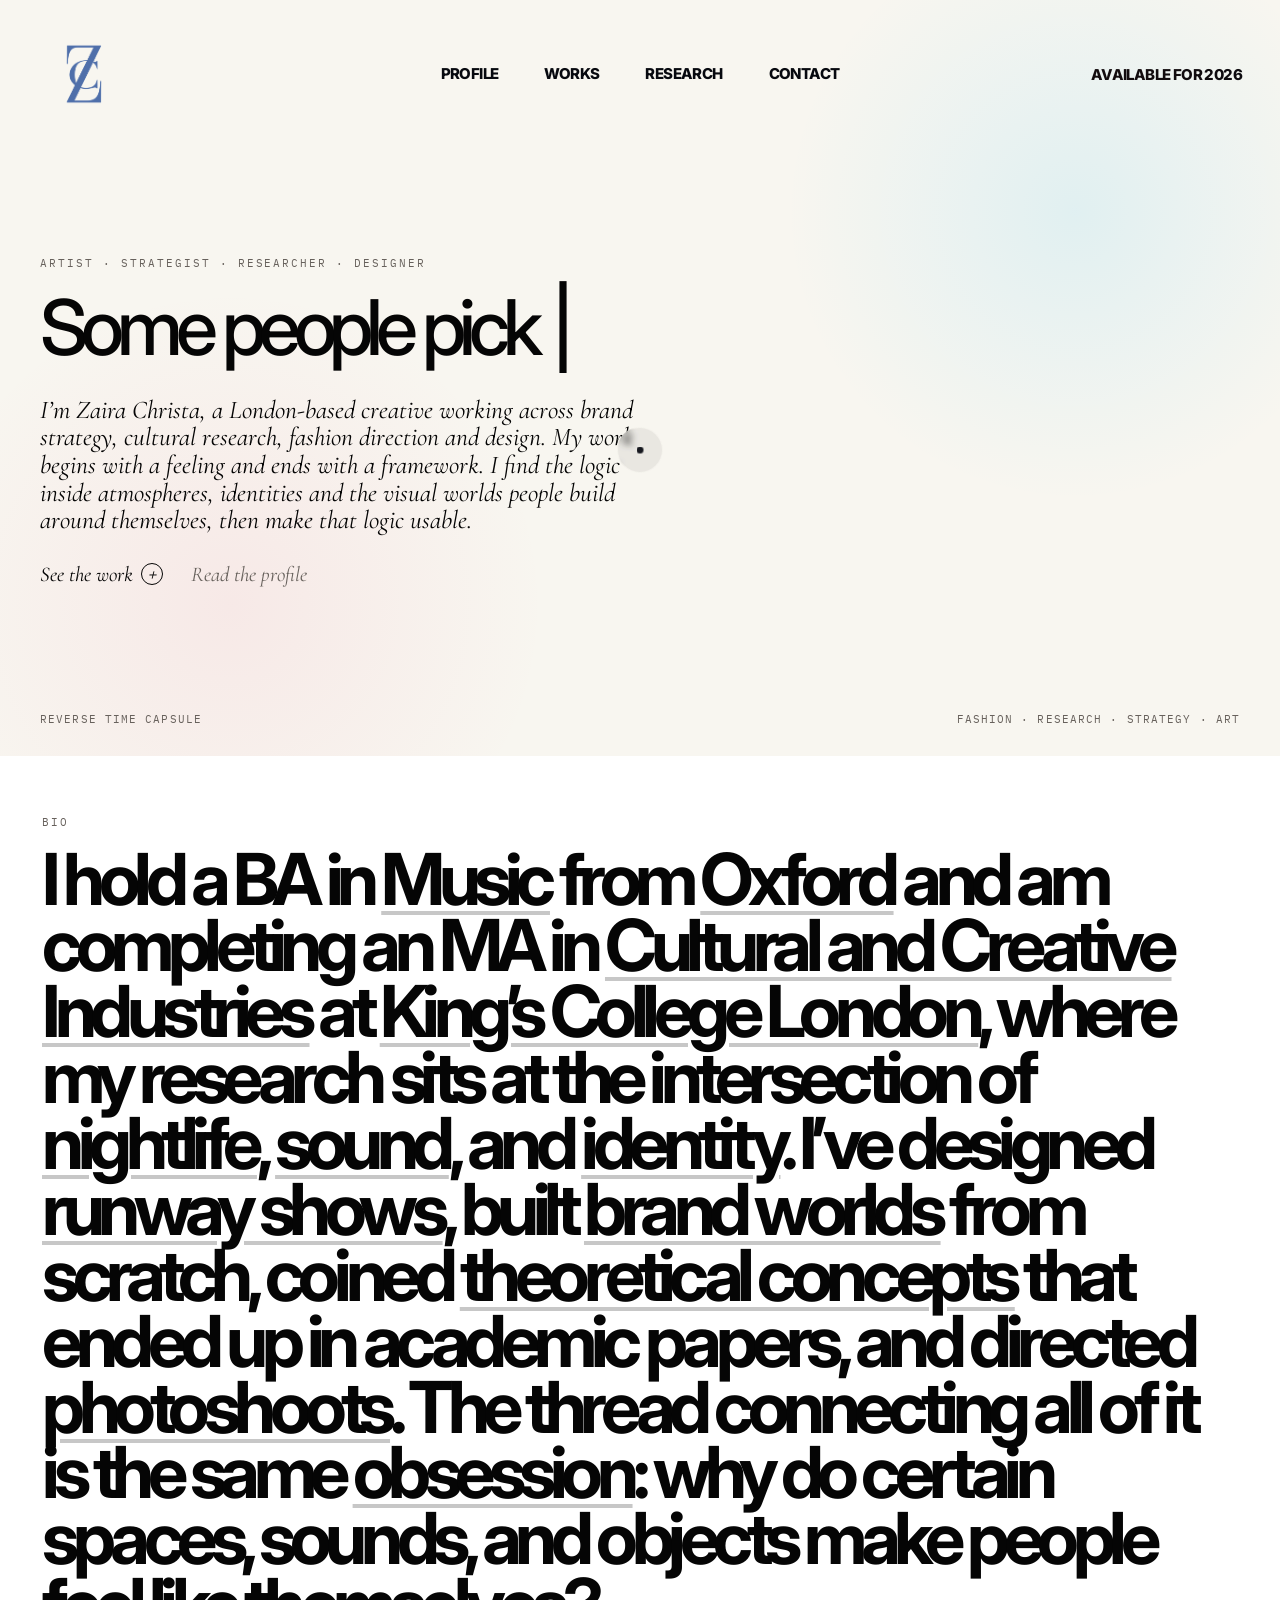
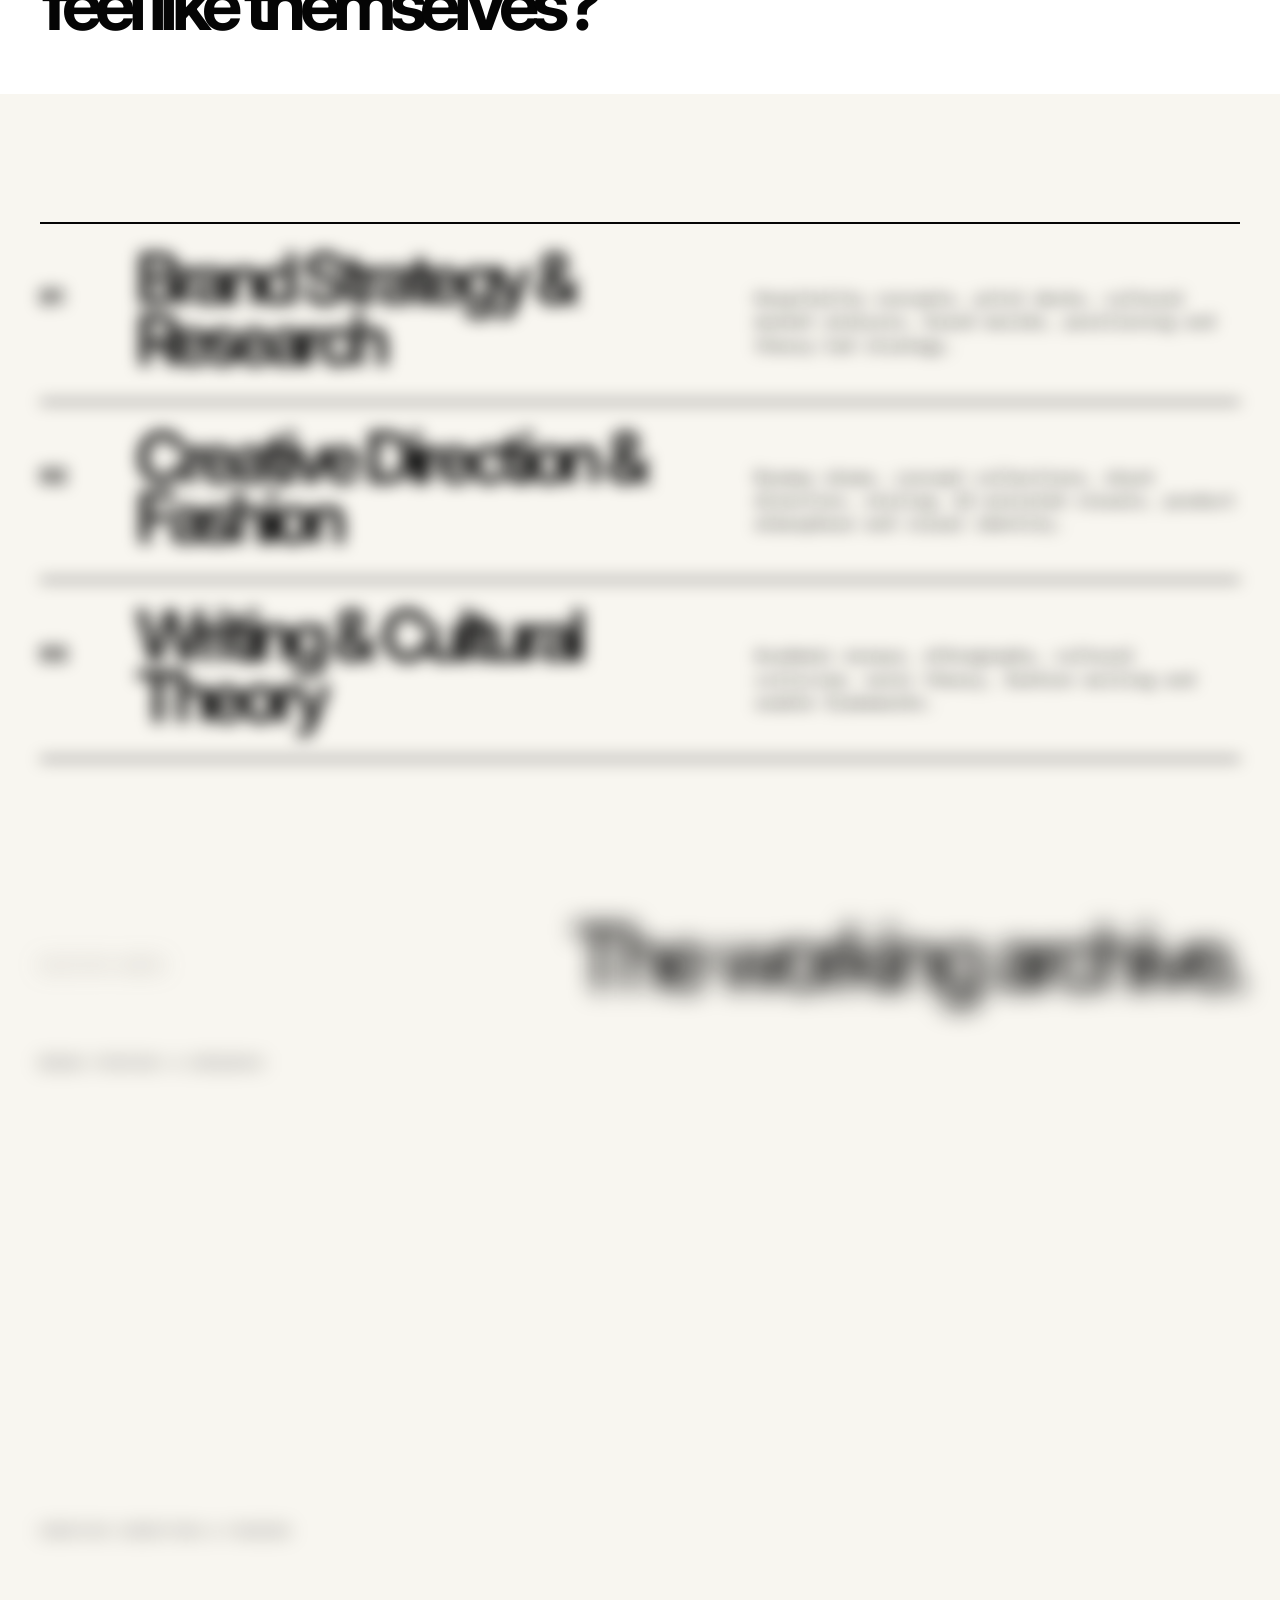
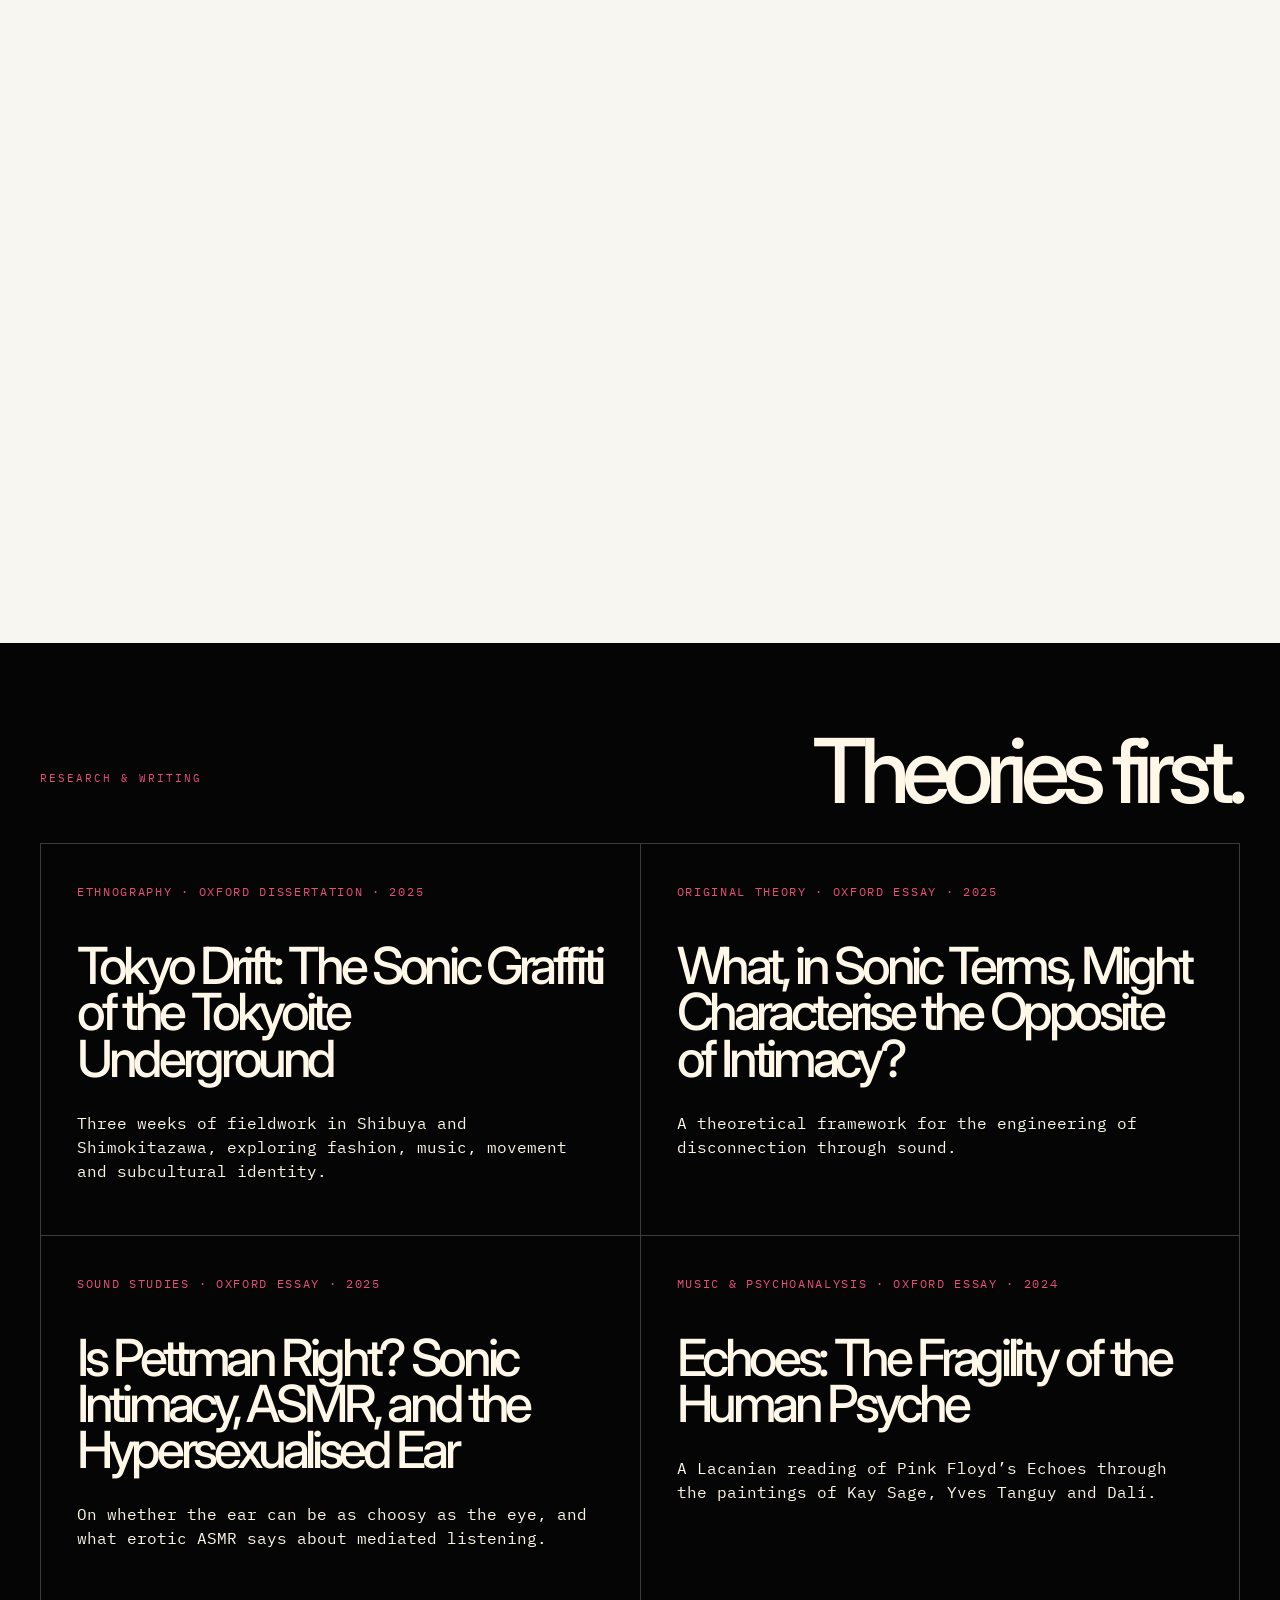
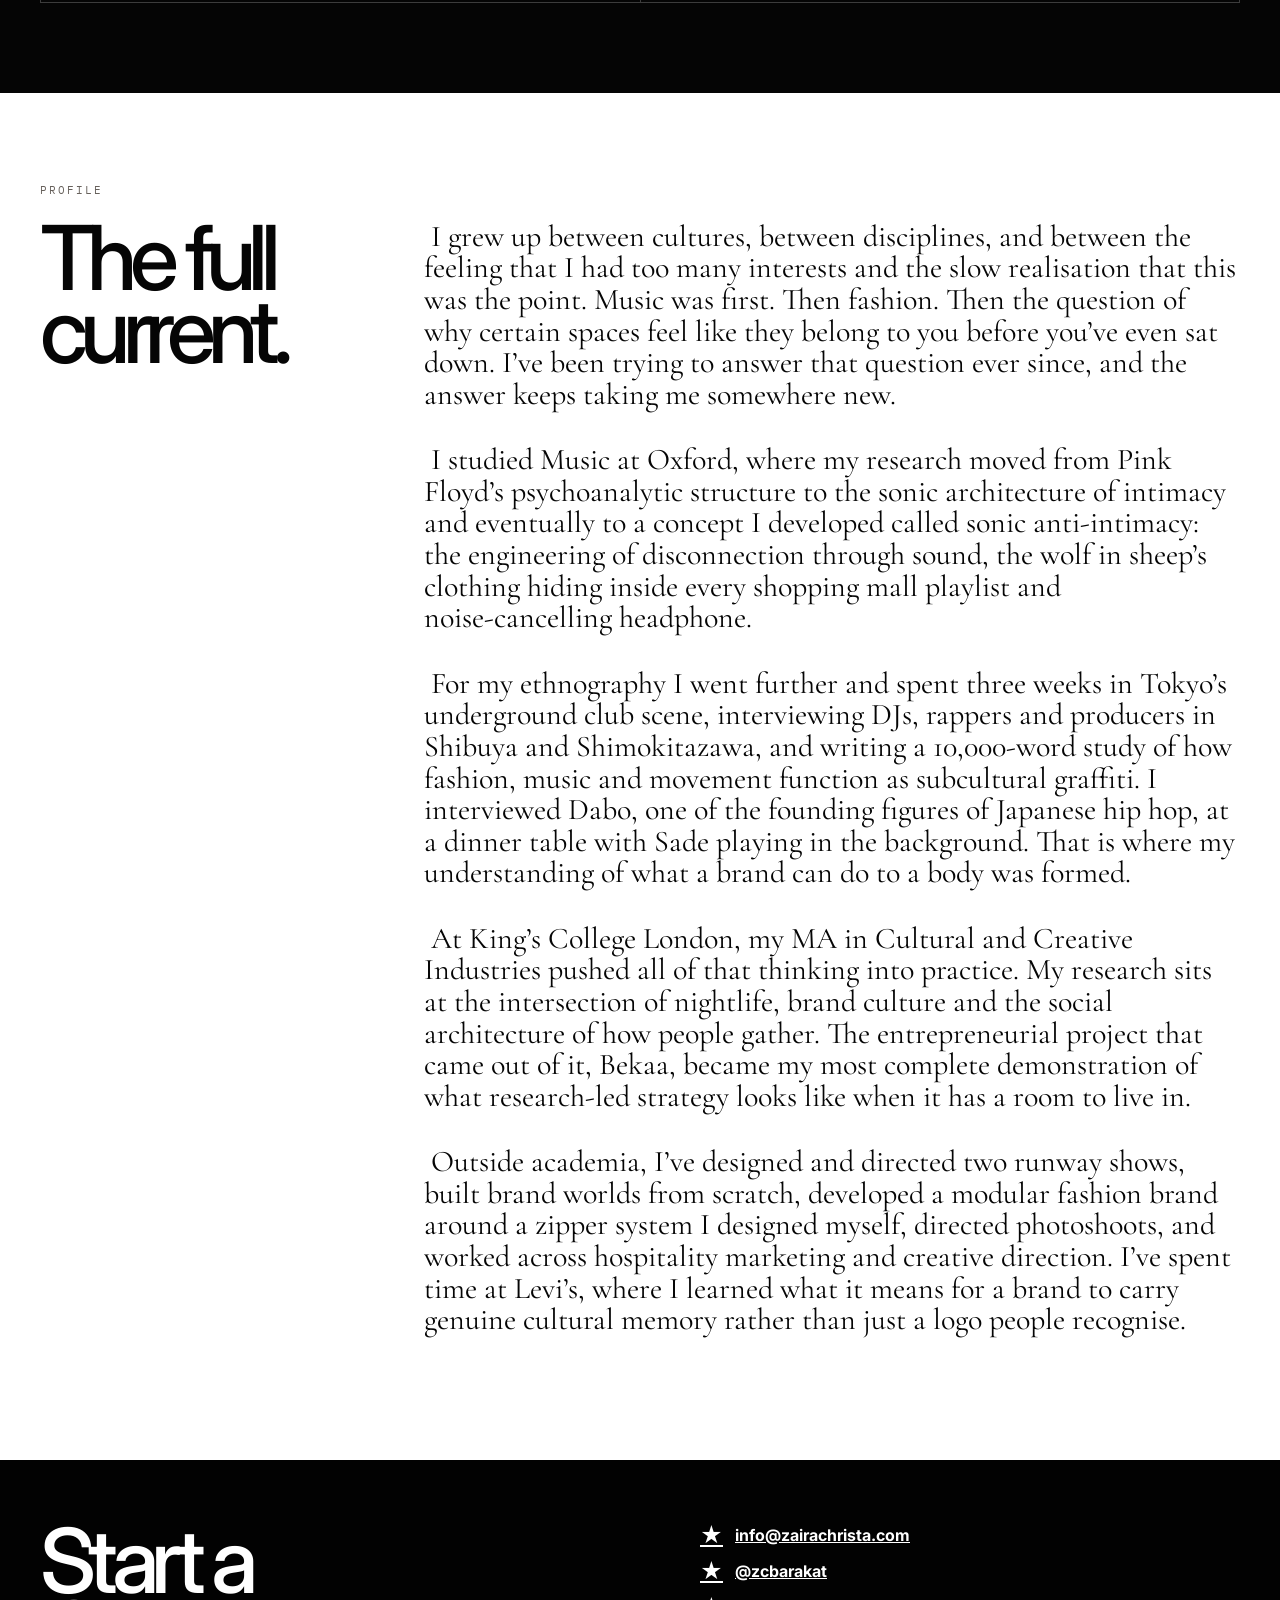
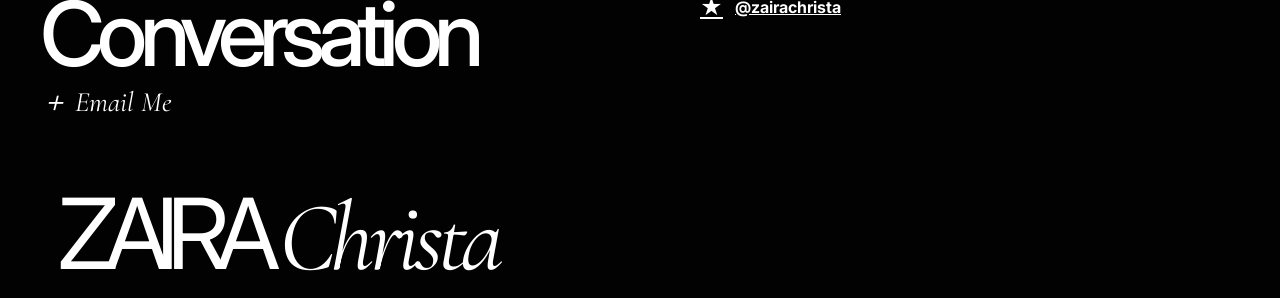
==== public-website-repo/index.html @ 149ffbee "Final edits 2.0" ====
<!DOCTYPE html>
<html lang="en">
<head>
  <meta charset="UTF-8" />
  <meta name="viewport" content="width=device-width, initial-scale=1.0" />
  <title>Zaira Christa | Artist, Strategist, Researcher & Designer</title>
  <meta name="description" content="Zaira Christa is a London-based artist, strategist, researcher and designer working across fashion direction, brand strategy, cultural research and creative worlds." />
  <meta property="og:title" content="Zaira Christa | Artist, Strategist, Researcher & Designer" />
  <meta property="og:description" content="Fashion. Research. Strategy. Art. The same conversation told four different ways." />
  <meta property="og:type" content="website" />
  <link rel="icon" type="image/png" href="assets/favicon.png" />
  <link rel="stylesheet" href="style.css" />
</head>

<body>
  <div class="cursor" aria-hidden="true"><span class="cursor-label"></span></div>
  <div class="cursor-dot" aria-hidden="true"></div>

  <div class="grain" aria-hidden="true"></div>
  <div class="orb orb--one" aria-hidden="true"></div>
  <div class="orb orb--two" aria-hidden="true"></div>
  <div class="orb orb--three" aria-hidden="true"></div>

  <div class="loader" id="loader" aria-hidden="true">
    <div class="loader-inner">
      <p class="loader-line active">Some people pick a lane.</p>
      <p class="loader-line">I followed the current.</p>
      <p class="loader-mark">Zaira Christa</p>
    </div>
  </div>

  <header class="site-header">
    <a href="#home" class="brand brand-image" data-cursor="home"><img src="assets/zc-word-logo.png" alt="Zaira Christa"></a>

    <nav class="nav" aria-label="Primary navigation">
      <a href="#profile" data-cursor="read">Profile</a>
      <a href="#work" data-cursor="view">Works</a>
      <a href="#research" data-cursor="think">Research</a>
      <a href="#contact" data-cursor="write">Contact</a>
    </nav>

    <div class="availability">Available for 2026</div>
  </header>

  <main>
    <section id="home" class="hero section">

      <a href="#work" class="hero-logo-object hero-slideshow" data-cursor="enter" aria-label="Enter the archive">
        <img class="hero-slide" style="--i: 0;" src="assets/Hero%20images/IMG_7157.JPG" alt="Hero image 1" loading="eager" decoding="async" />
        <img class="hero-slide" style="--i: 1;" src="assets/Hero%20images/IMG_2017.JPG" alt="Hero image 2" loading="eager" decoding="async" />
        <img class="hero-slide" style="--i: 2;" src="assets/Hero%20images/IMG_0499.jpg" alt="Hero image 3" loading="eager" decoding="async" />
        <img class="hero-slide" style="--i: 3;" src="assets/Hero%20images/IMG_6956.JPG" alt="Hero image 4" loading="eager" decoding="async" />
        <img class="hero-slide" style="--i: 4;" src="assets/Hero%20images/IMG_3653%202.JPG" alt="Hero image 5" loading="eager" decoding="async" />
        <img class="hero-slide" style="--i: 5;" src="assets/Hero%20images/IMG_3476.JPG" alt="Hero image 6" loading="eager" decoding="async" />
        <img class="hero-slide" style="--i: 6;" src="assets/Hero%20images/IMG_0802.JPG" alt="Hero image 7" loading="eager" decoding="async" />
        <img class="hero-slide" style="--i: 7;" src="assets/Hero%20images/IMG_6122.JPG" alt="Hero image 8" loading="eager" decoding="async" />
        <img class="hero-slide" style="--i: 8;" src="assets/Hero%20images/IMG_6287.JPG" alt="Hero image 9" loading="eager" decoding="async" />
      </a>
      <div class="hero-copy">
        <p class="kicker">Artist · Strategist · Researcher · Designer</p>
        <h1><span>Some people pick a lane</span><span>early. I never did,</span><span>and I don’t regret it.</span></h1>
        <p class="intro">
          I’m Zaira Christa, a London-based creative working across brand strategy,
          cultural research, fashion direction and design. My work begins with a feeling
          and ends with a framework. I find the logic inside atmospheres, identities and
          the visual worlds people build around themselves, then make that logic usable.
        </p>
        <div class="hero-actions">
          <a href="#work" class="text-link" data-cursor="view">See the work <span>＋</span></a>
          <a href="#full-profile" class="text-link muted" data-cursor="read">Read the profile</a>
        </div>
      </div>


      <div class="hero-bottom-note">
        <span>Reverse Time Capsule</span>
        <span>Fashion · Research · Strategy · Art</span>
      </div>
    </section>

    <section id="profile" class="rebus-bio section clean-bio">
      <p class="section-label">Bio</p>

      <p class="clean-bio-text definition-bio">
        I hold a BA in <span class="def-term" data-title="Music" data-pron="/ˈmjuːzɪk/ noun" data-def="Time organised into feelings. One of humanity’s better inventions. Ranked comfortably above email.">Music</span> from <span class="def-term" data-title="Oxford" data-pron="/ˈɒksfəd/ noun" data-def="A city built entirely from stone, libraries, and deadlines. Notable for producing world leaders, Nobel Prize winners, and students who apologise for taking only four books out of the library.">Oxford</span> and am completing an MA in <span class="def-term" data-title="Cultural &amp; Creative Industries" data-pron="/ˈkʌltʃərəl ænd kriˈeɪtɪv ˈɪndəstriz/ noun" data-def="The study of why certain ideas become industries and certain industries become culture. Frequently mistaken for a degree about creativity. Actually a degree about power.">Cultural and Creative Industries</span> at <span class="def-term" data-title="King’s College London" data-pron="/kɪŋz ˈkɒlɪdʒ ˈlʌndən/ noun" data-def="A university strategically positioned between the River Thames and several intellectual crises. Known for producing graduates, research, and dangerously specific interests.">King’s College London</span>, where my research sits at the intersection of <span class="def-term" data-title="Nightlife" data-pron="/ˈnaɪtlaɪf/ noun" data-def="A temporary city that appears after dark and somehow contains every personality type known to mankind. Frequently blamed for poor decisions. More accurately responsible for several excellent ones.">nightlife</span>, <span class="def-term" data-title="Sound" data-pron="/saʊnd/ noun" data-def="Air pretending to be emotion. Capable of making people cry over strangers, dance with confidence they do not possess, and remember things they had no intention of remembering. Generally underestimated.">sound</span>, and <span class="def-term" data-title="Identity" data-pron="/aɪˈdɛntɪti/ noun" data-def="A collaborative project between yourself, your memories, your wardrobe, and everyone who has ever misunderstood you. Subject to constant revision. Especially after moving house.">identity</span>. I’ve designed <span class="def-term" data-title="Runway Shows" data-pron="/ˈrʌnweɪ ʃəʊz/ noun" data-def="Extremely expensive ways of asking a room full of strangers to understand a feeling. Usually last between eight and twelve minutes. Frequently take six months to make.">runway shows</span>, built <span class="def-term" data-title="Brand Worlds" data-pron="/brænd wɜːldz/ noun" data-def="Fictional places that people voluntarily move into. Constructed from colour, typography, mythology, references, and a shocking amount of confidence. The good ones feel real.">brand worlds</span> from scratch, coined <span class="def-term" data-title="Theoretical Concepts" data-pron="/θɪəˈrɛtɪkəl ˈkɒnsɛpts/ noun" data-def="Ideas invented because existing vocabulary has failed its duties. May begin as a passing thought. May accidentally become a dissertation chapter.">theoretical concepts</span> that ended up in academic papers, and directed <span class="def-term" data-title="Photoshoots" data-pron="/ˈfəʊtəʊʃuːts/ noun" data-def="The collective attempt to make one image look effortless. Requires approximately twelve people, three batteries, two nervous breakdowns, and one miraculous frame.">photoshoots</span>. The thread connecting all of it is the same <span class="def-term" data-title="Obsession" data-pron="/əbˈsɛʃən/ noun" data-def="The inability to leave a question alone. Generally considered unhealthy until somebody pays you for it. Then it becomes expertise.">obsession</span>: <span class="bio-question-lock">why do certain spaces, sounds, and objects make people feel like themselves?</span>
      </p>
    </section>

    <section class="capabilities section swiss-current">
      <div class="section-label">The Current</div>
      <div class="current-list">
        <div class="current-line">
          <span>01</span>
          <h2>Brand Strategy & Research</h2>
          <p>Hospitality concepts, pitch decks, cultural market analysis, brand worlds, positioning and theory-led strategy.</p>
        </div>
        <div class="current-line">
          <span>02</span>
          <h2>Creative Direction & Fashion</h2>
          <p>Runway shows, concept collections, shoot direction, styling, AI-assisted visuals, product atmosphere and visual identity.</p>
        </div>
        <div class="current-line">
          <span>03</span>
          <h2>Writing & Cultural Theory</h2>
          <p>Academic essays, ethnography, cultural criticism, sonic theory, fashion writing and usable frameworks.</p>
        </div>
      </div>
    </section>

    <section id="work" class="work-index section">
      <div class="section-head">
        <p class="section-label">Selected Works</p>
        <h2>The working archive.</h2>
      </div>

      <div class="work-category">
        <p class="section-label">Brand Strategy & Research</p>
        <div class="work-list">
          <article class="work-line" data-project="bekaa" data-cursor="view">
            <span class="work-number">01</span>
            <div>
              <h3 class="work-title-logo"><img src="assets/Headers/Bekaa.png" alt="Bekaa"></h3>
              <p>Brand Strategy · Cultural Concept · Hospitality · 2025</p>
            </div>
            <div class="work-thumb brand-thumb"><img src="assets/Logos/Bekaa.png" alt="Bekaa"></div>
          </article>

          <article class="work-line" data-project="baba-g" data-cursor="view" hidden>
            <span class="work-number">02</span>
            <div>
              <h3 class="work-title-logo"><img src="assets/Headers/Baba%20G.png" alt="Baba G"></h3>
              <p>Brand Refresh · Client Work · Lebanese Street Food · 2025</p>
            </div>
            <div class="work-thumb baba-thumb"><img src="assets/Logos/Baba%20G.png" alt="Baba G"></div>
          </article>

          <article class="work-line" data-project="muni" data-cursor="view">
            <span class="work-number">02</span>
            <div>
              <h3 class="work-title-logo"><img src="assets/Headers/Muni.png" alt="Muni"></h3>
              <p>Concept Brand · Modular Fashion · Product System · 2024</p>
            </div>
            <div class="work-thumb muni-thumb"><img src="assets/Muni%20Logo.png" alt="Muni"></div>
          </article>
        </div>
      </div>

      <div class="work-category">
        <p class="section-label">Creative Direction & Fashion</p>
        <div class="work-list">
          <article class="work-line" data-project="parikyo" data-cursor="view">
            <span class="work-number">03</span>
            <div>
              <h3 class="work-title-logo"><img src="assets/Headers/Kisses%20from%20Parikyo.png" alt="Kisses from Parikyo"></h3>
              <p>Concept Collection · Fashion Direction · 2025</p>
            </div>
            <div class="work-thumb parikyo-thumb"><img src="assets/KFP%20Logo.png" alt="Kisses from Parikyo"></div>
          </article>

          <article class="work-line" data-project="fw23" data-cursor="view">
            <span class="work-number">04</span>
            <div>
              <h3>FW23 — Women, Studied</h3>
              <p>Fashion Direction · Runway Show · 2023</p>
            </div>
            <div class="work-thumb fw-thumb"><img src="assets/Logos/Zaira%20Christa.png" alt="Zaira Christa"></div>
          </article>

          <article class="work-line" data-project="ss24" data-cursor="view">
            <span class="work-number">05</span>
            <div>
              <h3>SS24 — Reflections on Glamour</h3>
              <p>Fashion Direction · Runway Show · 2024</p>
            </div>
            <div class="work-thumb ss-thumb"><img src="assets/Logos/Zaira%20Christa.png" alt="Zaira Christa"></div>
          </article>

          <article class="work-line" data-project="voyage-ascent" data-cursor="view" hidden>
            <span class="work-number">07</span>
            <div>
              <h3>A Voyage in Ascent</h3>
              <p>Creative Direction · Oxford Fashion Gala · Photoshoot</p>
            </div>
            <div class="work-thumb voyage-thumb">ASCENT</div>
          </article>
        </div>
      </div>
    </section>

    <section id="research" class="research section">
      <div class="section-head">
        <p class="section-label">Research & Writing</p>
        <h2>Theories first.</h2>
      </div>

      <div class="research-grid">
        <article data-project="tokyo-drift" data-cursor="read">
          <span>Ethnography · Oxford Dissertation · 2025</span>
          <h3>Tokyo Drift: The Sonic Graffiti of the Tokyoite Underground</h3>
          <p>Three weeks of fieldwork in Shibuya and Shimokitazawa, exploring fashion, music, movement and subcultural identity.</p>
        </article>

        <article data-project="sonic-anti-intimacy" data-cursor="think">
          <span>Original Theory · Oxford Essay · 2025</span>
          <h3>What, in Sonic Terms, Might Characterise the Opposite of Intimacy?</h3>
          <p>A theoretical framework for the engineering of disconnection through sound.</p>
        </article>

        <article data-project="ear-body" data-cursor="read">
          <span>Sound Studies · Oxford Essay · 2025</span>
          <h3>Is Pettman Right? Sonic Intimacy, ASMR, and the Hypersexualised Ear</h3>
          <p>On whether the ear can be as choosy as the eye, and what erotic ASMR says about mediated listening.</p>
        </article>

        <article data-project="echoes" data-cursor="read">
          <span>Music & Psychoanalysis · Oxford Essay · 2024</span>
          <h3>Echoes: The Fragility of the Human Psyche</h3>
          <p>A Lacanian reading of Pink Floyd’s Echoes through the paintings of Kay Sage, Yves Tanguy and Dalí.</p>
        </article>
      </div>
    </section>

    <section id="full-profile" class="about-full section">
      <div class="section-label">Profile</div>
      <div class="bio-columns">
        <h2>The full current.</h2>
        <div class="bio-text">
          <p>
            I grew up between cultures, between disciplines, and between the feeling that I had too many
            interests and the slow realisation that this was the point. Music was first. Then fashion.
            Then the question of why certain spaces feel like they belong to you before you’ve even sat down.
            I’ve been trying to answer that question ever since, and the answer keeps taking me somewhere new.
          </p>
          <p>
            I studied Music at Oxford, where my research moved from Pink Floyd’s psychoanalytic structure
            to the sonic architecture of intimacy and eventually to a concept I developed called sonic
            anti-intimacy: the engineering of disconnection through sound, the wolf in sheep’s clothing hiding
            inside every shopping mall playlist and noise-cancelling headphone.
          </p>
          <p>
            For my ethnography I went further and spent three weeks in Tokyo’s underground club scene,
            interviewing DJs, rappers and producers in Shibuya and Shimokitazawa, and writing a 10,000-word
            study of how fashion, music and movement function as subcultural graffiti. I interviewed Dabo,
            one of the founding figures of Japanese hip hop, at a dinner table with Sade playing in the
            background. That is where my understanding of what a brand can do to a body was formed.
          </p>
          <p>
            At King’s College London, my MA in Cultural and Creative Industries pushed all of that thinking
            into practice. My research sits at the intersection of nightlife, brand culture and the social
            architecture of how people gather. The entrepreneurial project that came out of it, Bekaa, became
            my most complete demonstration of what research-led strategy looks like when it has a room to live in.
          </p>
          <p>
            Outside academia, I’ve designed and directed two runway shows, built brand worlds from scratch,
            developed a modular fashion brand around a zipper system I designed myself, directed photoshoots,
            and worked across hospitality marketing and creative direction. I’ve spent time at Levi’s, where
            I learned what it means for a brand to carry genuine cultural memory rather than just a logo people recognise.
          </p>
        </div>
      </div>
    </section>

    <section id="contact" class="contact section">
      <div>
        <h2>Start a Conversation</h2>
        <a href="mailto:info@zairachrista.com" class="text-link light email-me" data-cursor="write">＋ Email Me</a>
      </div>
      <div class="contact-details">
        <a href="mailto:info@zairachrista.com"><span class="line-icon star-icon">★</span>info@zairachrista.com</a>
        <a href="https://instagram.com/zcbarakat" target="_blank" rel="noreferrer"><span class="line-icon star-icon">★</span>@zcbarakat</a>
        <a href="https://www.tiktok.com/@zairachrista" target="_blank" rel="noreferrer"><span class="line-icon star-icon">★</span>@zairachrista</a>
      </div>
      <div class="footer-wordmark">
        <span>ZAIRA</span> <em>Christa</em>
      </div>
    </section>
  </main>

  <div class="project-panel" id="projectPanel" aria-hidden="true">
    <button class="panel-close" id="panelClose" aria-label="Close project" data-cursor="close">×</button>
    <div class="panel-scroll" id="panelContent"></div>
  </div>

  <div class="definition-tooltip" id="definitionTooltip" aria-hidden="true"></div>
  <script src="script.js"></script>
</body>
</html>
---- public-website-repo/style.css ----
@import url('https://fonts.googleapis.com/css2?family=Cormorant+Garamond:ital,wght@0,500;0,600;1,500&family=Inter:wght@400;500;600;700;800&family=IBM+Plex+Mono:wght@400;500;600&display=swap');

:root {
  --paper: #f8f6f0;
  --ink: #050505;
  --muted: #67615c;
  --line: rgba(0,0,0,.16);
  --black: #020202;
  --cream: #fff7e8;
  --wine: #6d1226;
  --rose: #e94e7b;
  --blue: #13b9ff;
  --green: #0b9a49;
  --orange: #b66b2c;
  --gold: #b59652;
  --silver: #d9dce2;
  --ease: cubic-bezier(.16, 1, .3, 1);
}

* { box-sizing: border-box; }
html { scroll-behavior: smooth; }
body {
  margin: 0;
  background: var(--paper);
  color: var(--ink);
  font-family: Inter, sans-serif;
  overflow-x: hidden;
  cursor: none;
}

body::before {
  content: "";
  position: fixed;
  inset: -20%;
  pointer-events: none;
  z-index: 0;
  opacity: .66;
  background:
    radial-gradient(circle at 78% 18%, rgba(19,185,255,.22), transparent 20%),
    radial-gradient(circle at 18% 82%, rgba(233,78,123,.20), transparent 24%),
    radial-gradient(circle at 50% 50%, rgba(181,150,82,.15), transparent 28%);
  filter: blur(40px);
  animation: aurora 14s var(--ease) infinite alternate;
}

@keyframes aurora {
  0% { transform: translate3d(-2%, -1%, 0) scale(1); opacity: .45; }
  50% { transform: translate3d(2%, 1%, 0) scale(1.05); opacity: .82; }
  100% { transform: translate3d(-1%, 2%, 0) scale(1.02); opacity: .6; }
}

a, button, article { cursor: none; }
::selection { background: var(--ink); color: var(--cream); }

.cursor {
  position: fixed;
  left: 0;
  top: 0;
  width: 74px;
  height: 74px;
  z-index: 999999;
  pointer-events: none;
  transform: translate(-50%, -50%);
  display: grid;
  place-items: center;
}

.cursor img {
  width: 58px;
  height: 58px;
  object-fit: contain;
  filter: drop-shadow(0 0 12px rgba(255,255,255,.85)) drop-shadow(0 0 10px rgba(0,0,0,.25));
  transform: rotate(-18deg);
  transition: all .35s var(--ease);
}

.cursor-label {
  position: absolute;
  top: 70px;
  font-family: "IBM Plex Mono", monospace;
  font-size: 10px;
  letter-spacing: .14em;
  color: var(--ink);
  background: rgba(255,255,255,.82);
  border: 1px solid rgba(0,0,0,.14);
  padding: 4px 7px;
  text-transform: uppercase;
  opacity: 0;
  transition: opacity .25s;
  white-space: nowrap;
}

.cursor.active img {
  width: 78px;
  height: 78px;
  transform: rotate(8deg) scale(1.06);
}

.cursor.active .cursor-label { opacity: 1; }

.loader {
  position: fixed;
  inset: 0;
  background: #050005;
  color: var(--cream);
  z-index: 99999;
  display: grid;
  place-items: center;
  transition: opacity .9s var(--ease), visibility .9s var(--ease);
}

.loader.hide { opacity: 0; visibility: hidden; }

.loader-inner {
  position: relative;
  width: min(800px, 88vw);
  height: 160px;
  display: grid;
  place-items: center;
  text-align: center;
}

.loader-line, .loader-mark {
  position: absolute;
  margin: 0;
  opacity: 0;
  font-family: "Cormorant Garamond", serif;
  font-size: clamp(42px, 8vw, 120px);
  line-height: .9;
  transition: opacity .8s var(--ease), transform .8s var(--ease);
  transform: translateY(24px);
}

.loader-line.active, .loader-mark.active {
  opacity: 1;
  transform: translateY(0);
}

.loader-mark {
  font-style: italic;
  font-size: clamp(32px, 5vw, 76px);
}

.site-header {
  position: fixed;
  top: 0;
  left: 0;
  width: 100%;
  z-index: 200;
  display: grid;
  grid-template-columns: 1fr auto 1fr;
  align-items: center;
  padding: 28px 38px;
  mix-blend-mode: difference;
  color: white;
}

.brand, .nav a, .availability {
  color: currentColor;
  text-decoration: none;
  font-size: 14px;
  font-weight: 800;
  letter-spacing: -.04em;
}

.brand em {
  font-family: "Cormorant Garamond", serif;
  font-size: 20px;
  font-weight: 600;
  margin-left: 2px;
}

.nav {
  display: flex;
  gap: 34px;
}

.nav a {
  text-transform: uppercase;
  font-size: 12px;
  letter-spacing: -.02em;
  border-bottom: 1px solid currentColor;
  border-color: transparent;
}

.nav a:hover { border-color: currentColor; }
.availability { justify-self: end; text-transform: uppercase; }

.section {
  position: relative;
  z-index: 1;
  padding: 90px 40px;
}

.hero {
  min-height: 100vh;
  display: grid;
  grid-template-columns: 1.05fr .95fr;
  align-items: center;
  gap: 5vw;
  padding-top: 120px;
}

.kicker, .section-label {
  font-family: "IBM Plex Mono", monospace;
  text-transform: uppercase;
  letter-spacing: .18em;
  font-size: 11px;
  color: var(--muted);
  margin-bottom: 24px;
}

h1, h2, h3 {
  margin: 0;
  letter-spacing: -.085em;
  font-weight: 500;
}

h1 {
  font-size: clamp(64px, 8.7vw, 168px);
  line-height: .82;
  max-width: 1000px;
}

.hero .intro {
  max-width: 600px;
  margin-top: 55px;
  font-family: "Cormorant Garamond", serif;
  font-size: clamp(22px, 2vw, 32px);
  line-height: 1.08;
  font-style: italic;
}

.hero-actions {
  display: flex;
  gap: 28px;
  align-items: center;
  margin-top: 28px;
}

.text-link {
  color: inherit;
  text-decoration: none;
  font-family: "Cormorant Garamond", serif;
  font-size: 21px;
  font-style: italic;
  display: inline-flex;
  gap: 8px;
  align-items: center;
}

.text-link span {
  font-family: Inter, sans-serif;
  border: 1px solid currentColor;
  border-radius: 50%;
  width: 22px;
  height: 22px;
  display: grid;
  place-items: center;
  font-size: 14px;
}

.muted { color: var(--muted); }

.hero-logo-object {
  min-height: 58vh;
  position: relative;
  display: grid;
  place-items: center;
  text-decoration: none;
}

.hero-logo-object img {
  width: min(920px, 92vw);
  height: auto;
  filter: drop-shadow(0 44px 45px rgba(0,0,0,.23));
  animation: floatLogo 7s var(--ease) infinite alternate;
  transition: transform .5s var(--ease), filter .5s var(--ease);
}

.hero-logo-object:hover img {
  filter: drop-shadow(0 50px 50px rgba(0,0,0,.28)) drop-shadow(0 0 18px rgba(181,150,82,.38));
}

.object-tag {
  position: absolute;
  bottom: 8%;
  right: 10%;
  font-family: "IBM Plex Mono", monospace;
  font-size: 11px;
  letter-spacing: .14em;
  color: var(--gold);
  border: 1px solid rgba(181,150,82,.5);
  padding: 8px 10px;
  transform: rotate(-6deg);
}

@keyframes floatLogo {
  from { transform: rotate(-4deg) translateY(0) scale(.98); }
  to { transform: rotate(2deg) translateY(-24px) scale(1.02); }
}

.hero-bottom-note {
  position: absolute;
  left: 40px;
  right: 40px;
  bottom: 30px;
  display: flex;
  justify-content: space-between;
  font-family: "IBM Plex Mono", monospace;
  font-size: 11px;
  letter-spacing: .1em;
  text-transform: uppercase;
  color: var(--muted);
}

/* REBUS BIO */
.rebus-bio {
  background: #fff;
  padding: 70px 46px 90px;
}

.rebus-lines {
  max-width: 1500px;
}

.rebus-lines p {
  margin: 0 0 24px;
  font-size: clamp(44px, 5.9vw, 105px);
  line-height: 1.03;
  letter-spacing: -.085em;
  font-weight: 700;
}

.rebus-lines em {
  font-family: "Cormorant Garamond", serif;
  font-style: italic;
  font-weight: 500;
  letter-spacing: -.04em;
}

.rebus-icon {
  color: var(--green);
  font-size: .8em;
  vertical-align: .08em;
  margin: 0 .08em;
}

.mini-card, .theory-pill, .stamp, .inline-img {
  display: inline-flex;
  align-items: center;
  justify-content: center;
  vertical-align: .12em;
  margin: 0 .08em;
  letter-spacing: .02em;
}

.mini-card {
  font-family: "IBM Plex Mono", monospace;
  font-size: .24em;
  background: #111;
  color: #fff;
  padding: .55em .8em;
  transform: rotate(-2deg);
}

.theory-pill {
  font-family: "Cormorant Garamond", serif;
  font-style: italic;
  font-size: .55em;
  font-weight: 600;
  border: 1px solid var(--ink);
  border-radius: 999px;
  padding: .05em .45em .12em;
}

.stamp {
  font-family: "IBM Plex Mono", monospace;
  font-size: .22em;
  color: var(--rose);
  border: 1px solid var(--rose);
  padding: .55em .75em;
  transform: rotate(3deg);
}

.inline-img {
  font-family: "IBM Plex Mono", monospace;
  font-size: .2em;
  color: white;
  width: 5.8em;
  height: 3.3em;
  background:
    radial-gradient(circle at 25% 35%, rgba(233,78,123,.85), transparent 28%),
    radial-gradient(circle at 75% 55%, rgba(19,185,255,.85), transparent 30%),
    #111;
  border: 1px solid rgba(0,0,0,.2);
  overflow: hidden;
  transform: rotate(2deg);
}

.inline-img.fabric { background: linear-gradient(135deg, #eee, #cfc9be, #f9f1e3); color:#111; }
.inline-img.tokyo { background: radial-gradient(circle at 30% 40%, #13b9ff, transparent 30%), radial-gradient(circle at 70% 60%, #e94e7b, transparent 30%), #080008; }
.inline-img.wine { background: linear-gradient(135deg, #40101b, #9a203e, #271015); }
.inline-img.runway { background: linear-gradient(135deg, #111, #ddd, #8b1025); }

.rebus-answer {
  margin-top: 52px;
  display: grid;
  grid-template-columns: 160px 1fr;
  gap: 30px;
  border-top: 1px solid var(--ink);
  padding-top: 26px;
}

.rebus-answer span {
  font-family: "IBM Plex Mono", monospace;
  letter-spacing: .14em;
  color: var(--green);
}

.rebus-answer p {
  margin: 0;
  font-family: "Cormorant Garamond", serif;
  font-size: clamp(30px, 3.2vw, 58px);
  line-height: .98;
  font-style: italic;
}

/* CURRENT SECTION */
.swiss-current {
  background: var(--paper);
  padding-top: 90px;
  padding-bottom: 70px;
}

.current-list {
  border-top: 2px solid var(--ink);
}

.current-line {
  display: grid;
  grid-template-columns: 70px 1.1fr .9fr;
  gap: 26px;
  align-items: baseline;
  border-bottom: 2px solid var(--ink);
  padding: 25px 0 28px;
}

.current-line span {
  font-size: 20px;
  font-weight: 800;
}

.current-line h2 {
  font-size: clamp(42px, 5.5vw, 94px);
  letter-spacing: -.09em;
  line-height: .86;
  font-family: Inter, sans-serif;
  font-weight: 600;
}

.current-line p {
  font-family: "IBM Plex Mono", monospace;
  line-height: 1.45;
  max-width: 580px;
}

/* WORK */
.section-head {
  display: flex;
  justify-content: space-between;
  align-items: end;
  margin-bottom: 34px;
}

.section-head h2 {
  font-size: clamp(54px, 7vw, 136px);
  line-height: .85;
}

.work-list { border-top: 2px solid var(--ink); }

.work-line {
  display: grid;
  grid-template-columns: 70px 1fr 260px;
  align-items: center;
  gap: 30px;
  padding: 30px 0;
  border-bottom: 2px solid var(--ink);
  min-height: 160px;
  transition: background 0s, padding .35s var(--ease), color .35s var(--ease);
}

.work-line:hover {
  background: #111;
  color: white;
  padding-left: 22px;
  transition-delay: 0s !important;
}

.work-number { font-size: 22px; font-weight: 800; }

.work-line h3 {
  font-family: Inter, sans-serif;
  font-weight: 600;
  font-size: clamp(44px, 6vw, 98px);
  line-height: .88;
  letter-spacing: -.09em;
}

.work-title-logo {
  line-height: 0;
}

.work-title-logo img {
  width: min(100%, 520px);
  max-height: 96px;
  object-fit: contain;
  object-position: left center;
  display: block;
  transition: filter .35s var(--ease), transform .35s var(--ease);
}

.work-line:hover .work-title-logo img {
  filter: invert(1);
  transform: translateX(6px);
}

.work-line p {
  font-family: "IBM Plex Mono", monospace;
  font-size: 13px;
  letter-spacing: .08em;
  text-transform: uppercase;
  color: var(--muted);
  margin: 12px 0 0;
}

.work-line:hover p { color: rgba(255,255,255,.7); }

.work-thumb {
  height: 120px;
  display: grid;
  place-items: center;
  color: var(--cream);
  font-family: "IBM Plex Mono", monospace;
  letter-spacing: .2em;
  font-size: 13px;
  overflow: hidden;
  position: relative;
  background: #0b0710;
}

.work-thumb::before {
  content: "";
  position: absolute;
  inset: -30%;
  background:
    radial-gradient(circle at 25% 30%, rgba(233,78,123,.8), transparent 25%),
    radial-gradient(circle at 70% 60%, rgba(19,185,255,.75), transparent 28%),
    radial-gradient(circle at 50% 50%, rgba(255,255,255,.15), transparent 35%);
  filter: blur(18px);
  animation: aurora 7s var(--ease) infinite alternate;
}

.work-thumb img {
  position: relative;
  z-index: 1;
  width: min(96%, 250px);
  max-height: 112px;
  object-fit: contain;
  display: block;
  transition: filter .35s var(--ease), transform .35s var(--ease);
}

.work-thumb:has(img) {
  background: transparent;
}

.work-thumb:has(img)::before {
  display: none;
}

.work-line:hover .work-thumb img {
  filter: invert(1);
  transform: scale(1.04);
}

/* RESEARCH */
.research { background: #050505; color: var(--cream); }
.research .section-label { color: var(--rose); }

.research-grid {
  display: grid;
  grid-template-columns: repeat(2, 1fr);
  border-top: 1px solid rgba(255,255,255,.22);
  border-left: 1px solid rgba(255,255,255,.22);
}

.research-grid article {
  padding: 36px;
  min-height: 320px;
  border-right: 1px solid rgba(255,255,255,.22);
  border-bottom: 1px solid rgba(255,255,255,.22);
  transition: background .35s var(--ease);
}

.research-grid article:hover {
  background:
    radial-gradient(circle at 80% 20%, rgba(19,185,255,.16), transparent 32%),
    radial-gradient(circle at 20% 80%, rgba(233,78,123,.16), transparent 28%);
}

.research-grid span {
  font-family: "IBM Plex Mono", monospace;
  color: var(--rose);
  text-transform: uppercase;
  letter-spacing: .14em;
  font-size: 12px;
}

.research-grid h3 {
  margin: 42px 0 30px;
  font-size: clamp(34px, 4vw, 70px);
  line-height: .9;
}

.research-grid p {
  font-family: "IBM Plex Mono", monospace;
  line-height: 1.5;
}

/* FULL BIO */
.about-full { background: #fff; }
.bio-columns {
  display: grid;
  grid-template-columns: .58fr 1.42fr;
  gap: 4vw;
}

.bio-columns h2 {
  font-size: clamp(58px, 7vw, 130px);
  line-height: .82;
  position: sticky;
  top: 120px;
}

.bio-text p {
  font-family: "Cormorant Garamond", serif;
  font-size: clamp(27px, 2.35vw, 46px);
  line-height: 1.05;
  margin: 0 0 34px;
}

/* CONTACT */
.contact {
  min-height: 76vh;
  background: #020202;
  color: white;
  display: grid;
  grid-template-columns: 1fr 1fr;
  align-items: start;
  gap: 40px;
  padding-top: 80px;
  overflow: hidden;
}

.contact h2 {
  font-size: clamp(54px, 7vw, 132px);
  line-height: .82;
}

.contact a { color: white; }
.email-me { font-size: 28px; margin-top: 12px; }

.contact-details {
  display: flex;
  flex-direction: column;
  gap: 14px;
  font-weight: 700;
}

.contact-details a {
  display: inline-flex;
  align-items: center;
  gap: 12px;
}

.line-icon {
  width: 28px;
  height: 28px;
  border: 1.5px solid currentColor;
  border-radius: 50%;
  display: inline-grid;
  place-items: center;
  font-size: 15px;
  line-height: 1;
  text-decoration: none;
}

.contact-details a .line-icon {
  text-decoration: none;
}

.footer-wordmark {
  grid-column: 1 / -1;
  font-size: clamp(90px, 18vw, 310px);
  line-height: .75;
  letter-spacing: -.12em;
  margin-top: 80px;
  white-space: nowrap;
}

.footer-wordmark em {
  font-family: "Cormorant Garamond", serif;
  letter-spacing: -.06em;
}

/* PROJECT PANEL */
.project-panel {
  position: fixed;
  inset: 0;
  z-index: 1000;
  background: rgba(3,3,3,.78);
  backdrop-filter: blur(12px);
  opacity: 0;
  visibility: hidden;
  transition: opacity .35s var(--ease), visibility .35s;
}

.project-panel.open {
  opacity: 1;
  visibility: visible;
}

.panel-close {
  position: fixed;
  right: 30px;
  top: 30px;
  z-index: 1002;
  width: 74px;
  height: 74px;
  background: var(--rose);
  color: white;
  border: none;
  font-size: 42px;
  font-family: Inter, sans-serif;
}

.panel-scroll {
  position: absolute;
  inset: 42px;
  overflow-y: auto;
  background: #080509;
  color: var(--cream);
  border: 1px solid rgba(255,255,255,.65);
  padding: clamp(34px, 6vw, 96px);
}

.project-room {
  max-width: 1400px;
  margin: 0 auto;
}

.project-room .meta {
  color: var(--rose);
  font-family: "IBM Plex Mono", monospace;
  letter-spacing: .18em;
  text-transform: uppercase;
}

.project-room h2 {
  font-size: clamp(76px, 11vw, 178px);
  line-height: .78;
  margin: 34px 0;
}

.project-room .lead {
  font-family: "IBM Plex Mono", monospace;
  font-size: clamp(18px, 1.5vw, 25px);
  line-height: 1.6;
  max-width: 950px;
}

.project-hero-grid {
  display: grid;
  grid-template-columns: 1.1fr .9fr;
  gap: 50px;
  align-items: center;
}

.project-visual {
  min-height: 430px;
  border: 1px solid rgba(255,255,255,.24);
  position: relative;
  overflow: hidden;
  background: #120812;
}

.project-visual::before {
  content: "";
  position: absolute;
  inset: -25%;
  background:
    radial-gradient(circle at 28% 32%, rgba(233,78,123,.45), transparent 25%),
    radial-gradient(circle at 72% 55%, rgba(19,185,255,.45), transparent 30%),
    radial-gradient(circle at 50% 70%, rgba(255,255,255,.18), transparent 26%);
  filter: blur(30px);
  animation: aurora 8s var(--ease) infinite alternate;
}

.project-section {
  border-top: 1px solid rgba(255,255,255,.22);
  margin-top: 70px;
  padding-top: 46px;
}

.project-section h3 {
  font-size: clamp(44px, 5vw, 96px);
  line-height: .85;
  margin-bottom: 24px;
}

.project-section p, .project-section li {
  font-family: "IBM Plex Mono", monospace;
  line-height: 1.65;
  font-size: 17px;
}

.project-two-col {
  display: grid;
  grid-template-columns: .8fr 1.2fr;
  gap: 36px;
}

.gallery-slots {
  display: grid;
  grid-template-columns: repeat(3, 1fr);
  gap: 18px;
  margin-top: 28px;
}

.slot {
  aspect-ratio: 4 / 3;
  border: 1px solid rgba(255,255,255,.2);
  display: grid;
  place-items: end start;
  padding: 16px;
  color: rgba(255,255,255,.55);
  font-family: "IBM Plex Mono", monospace;
  font-size: 11px;
  text-transform: uppercase;
  letter-spacing: .14em;
  background: radial-gradient(circle at 50% 50%, rgba(19,185,255,.13), transparent 38%), rgba(255,255,255,.035);
}

.image-slot {
  margin: 0;
  overflow: hidden;
  padding: 0;
  background: rgba(255,255,255,.04);
}

.image-slot img {
  width: 100%;
  height: 100%;
  display: block;
  object-fit: cover;
  object-position: center top;
}

.image-slot.preserve-ratio {
  aspect-ratio: auto;
  display: block;
}

.image-slot.preserve-ratio img {
  height: auto;
  object-fit: contain;
}

.gallery-slots.fashion {
  grid-template-columns: repeat(4, 1fr);
}

.gallery-slots.fashion .slot {
  aspect-ratio: 3 / 4;
}

.gallery-slots.fashion .image-slot.preserve-ratio {
  aspect-ratio: auto;
}

.gallery-slots.fashion .image-slot.preserve-ratio img {
  width: 100%;
  height: auto;
  object-fit: contain;
}

.request-btn {
  display: inline-flex;
  margin-top: 26px;
  padding: 14px 20px;
  border: 1px solid rgba(255,255,255,.7);
  color: var(--cream);
  text-decoration: none;
  font-family: "IBM Plex Mono", monospace;
  text-transform: uppercase;
  letter-spacing: .12em;
  font-size: 12px;
}

.request-btn:hover { background: var(--cream); color: #080509; }

@media (max-width: 900px) {
  body { cursor: auto; }
  .cursor { display: none; }
  .site-header {
    padding: 20px;
    grid-template-columns: 1fr auto;
  }
  .availability { display: none; }
  .nav { gap: 16px; }
  .nav a { font-size: 11px; }
  .hero, .bio-columns, .contact, .project-hero-grid, .current-line, .project-two-col, .rebus-answer {
    grid-template-columns: 1fr;
  }
  .section { padding: 70px 22px; }
  .hero { padding-top: 120px; }
  .hero-logo-object { min-height: 360px; }
  .hero-logo-object img { width: min(340px, 75vw); }
  .rebus-lines p { font-size: clamp(39px, 11vw, 70px); }
  .current-line { gap: 8px; }
  .research-grid { grid-template-columns: 1fr; }
  .work-line {
    grid-template-columns: 42px 1fr;
  }
  .work-thumb {
    grid-column: 1 / -1;
    width: 100%;
  }
  .panel-scroll { inset: 0; padding: 78px 24px 30px; }
  .gallery-slots, .gallery-slots.fashion { grid-template-columns: 1fr; }
}


/* V6 EDITS: oversized logo + advertisement-style rebus + spinning star socials */
.hero-logo-object {
  min-height: 72vh;
}

.hero-logo-object img {
  max-height: 78vh;
  object-fit: contain;
}

.rebus-bio {
  padding-top: 82px;
  padding-bottom: 108px;
}

.rebus-lines.ad-rebus {
  max-width: none;
  width: 100%;
}

.rebus-lines.ad-rebus p {
  font-family: Inter, sans-serif;
  font-weight: 700;
  letter-spacing: -.095em;
  line-height: 1.12;
  margin-bottom: 34px;
}

.rebus-lines.ad-rebus p:nth-child(2) {
  color: var(--green);
}

.rebus-lines.ad-rebus p:nth-child(4) {
  max-width: 1480px;
}

.rebus-lines.ad-rebus em {
  font-family: "Cormorant Garamond", serif;
  font-style: italic;
  font-weight: 600;
  letter-spacing: -.045em;
}

.mini-card.black {
  background: #000;
  color: #fff;
}

.inline-img.music {
  background:
    repeating-linear-gradient(90deg, #111 0 8px, #fff 8px 14px),
    #fff;
  color: #111;
}

.inline-img.night {
  background:
    radial-gradient(circle at 30% 45%, #13b9ff, transparent 26%),
    radial-gradient(circle at 75% 55%, #e94e7b, transparent 28%),
    #050005;
  color: #fff;
}

.inline-img.photo {
  background:
    linear-gradient(135deg, rgba(255,255,255,.85), rgba(0,0,0,.15)),
    radial-gradient(circle at 50% 50%, #111, #ddd);
  color: #111;
}

.rebus-lines.ad-rebus .mini-card,
.rebus-lines.ad-rebus .stamp {
  box-shadow: 0 4px 0 rgba(0,0,0,.12);
}

.rebus-lines.ad-rebus .theory-pill {
  background: #fff;
  border-width: 2px;
}

.line-icon.star-icon {
  border: none;
  font-size: 22px;
  width: auto;
  height: auto;
  transition: transform .55s var(--ease), color .35s var(--ease);
  color: white;
}

.contact-details a:hover .star-icon {
  transform: rotate(360deg) scale(1.25);
  color: var(--rose);
}

.project-hero-grid.no-visual {
  display: block;
}

.project-room.research .project-room,
.project-room.research .project-visual {
  display: none;
}

.project-room.research h2 {
  max-width: 1250px;
}

.project-room.research .lead {
  max-width: 1080px;
}


/* V7: website-2 cursor style, dynamic orbs, huge logo underlay, grouped works, gold hover words */
.grain {
  position: fixed;
  inset: 0;
  pointer-events: none;
  z-index: 1;
  opacity: .18;
  mix-blend-mode: multiply;
  background-image:
    radial-gradient(circle at 20% 30%, rgba(0,0,0,.12) 0 1px, transparent 1px),
    radial-gradient(circle at 80% 70%, rgba(0,0,0,.08) 0 1px, transparent 1px);
  background-size: 5px 5px, 7px 7px;
}

.orb {
  position: fixed;
  pointer-events: none;
  z-index: 0;
  width: 38vw;
  height: 38vw;
  border-radius: 999px;
  filter: blur(62px);
  opacity: .35;
  mix-blend-mode: multiply;
  animation: orbDrift 18s var(--ease) infinite alternate;
}

.orb--one {
  left: -10vw;
  top: 8vh;
  background: rgba(233,78,123,.42);
}

.orb--two {
  right: -8vw;
  top: 18vh;
  background: rgba(19,185,255,.38);
  animation-delay: -5s;
}

.orb--three {
  left: 34vw;
  bottom: -18vh;
  background: rgba(181,150,82,.34);
  animation-delay: -10s;
}

@keyframes orbDrift {
  0% { transform: translate3d(-2vw, 0, 0) scale(1); }
  50% { transform: translate3d(4vw, 3vh, 0) scale(1.16); }
  100% { transform: translate3d(1vw, -3vh, 0) scale(.95); }
}

/* override calla lily cursor */
.cursor {
  position: fixed !important;
  left: 0;
  top: 0;
  width: 46px !important;
  height: 46px !important;
  border: 1.5px solid rgba(0,0,0,.75);
  border-radius: 50%;
  background: rgba(255,255,255,.06);
  backdrop-filter: blur(3px);
  z-index: 999999;
  pointer-events: none;
  transform: translate(-50%, -50%);
  display: grid;
  place-items: center;
  transition: width .32s var(--ease), height .32s var(--ease), border-color .32s var(--ease), background .32s var(--ease);
  mix-blend-mode: difference;
}

.cursor img,
.cursor-petal {
  display: none !important;
}

.cursor-dot {
  position: fixed;
  left: 0;
  top: 0;
  width: 7px;
  height: 7px;
  border-radius: 50%;
  background: #fff;
  z-index: 1000000;
  pointer-events: none;
  transform: translate(-50%, -50%);
  mix-blend-mode: difference;
}

.cursor.active {
  width: 86px !important;
  height: 86px !important;
  border-color: rgba(255,255,255,.95);
  background: rgba(255,255,255,.12);
}

.cursor-label {
  position: absolute !important;
  top: 50% !important;
  left: 50%;
  transform: translate(-50%, -50%);
  font-family: "IBM Plex Mono", monospace;
  font-size: 9px;
  letter-spacing: .14em;
  color: #fff;
  background: transparent !important;
  border: 0 !important;
  padding: 0 !important;
  text-transform: uppercase;
  opacity: 0;
  white-space: nowrap;
  transition: opacity .25s var(--ease);
}

.cursor.active .cursor-label {
  opacity: 1;
}

/* Huge underlay logo */
.hero {
  position: relative;
  grid-template-columns: 1fr;
  overflow: hidden;
}

.hero-copy {
  position: relative;
  z-index: 3;
  max-width: 950px;
}

.hero-logo-object {
  position: absolute;
  inset: 6vh 0 auto auto;
  width: 76vw;
  height: 86vh;
  min-height: 0;
  z-index: 1;
  opacity: .82;
  pointer-events: auto;
  display: grid;
  place-items: center;
}

.hero-logo-object img {
  width: 100%;
  max-height: none;
  opacity: .9;
}

.object-tag {
  right: 8%;
  bottom: 10%;
  z-index: 4;
}

.hero .intro,
.hero-actions,
.kicker {
  position: relative;
  z-index: 5;
}

/* selected works grouping */
.work-category {
  margin-top: 60px;
}

.work-category > .section-label {
  color: var(--ink);
  margin-bottom: 18px;
}

/* Full current body word hover */
.bio-text .word-hover {
  transition: color .18s var(--ease), font-style .18s var(--ease);
  display: inline-block;
}

.bio-text .word-hover:hover {
  color: var(--gold);
}

/* Text-only theory pages */
.project-room.research .project-hero-grid {
  display: block !important;
}

.project-room.research .project-visual,
.project-room.research .gallery-slots,
.project-room.research .slot {
  display: none !important;
}

.project-room.research .project-section:has(.gallery-slots) {
  display: none !important;
}

.project-room.research h2 {
  max-width: 1350px;
}

.project-room.research .lead {
  max-width: 1080px;
}

/* mobile adjustments */
@media (max-width: 900px) {
  .cursor, .cursor-dot { display: none !important; }
  .hero-logo-object {
    position: relative;
    width: 125vw;
    height: auto;
    opacity: .45;
    margin: -40px 0 -80px -10vw;
    inset: auto;
  }
  .hero-copy { z-index: 5; }
}


/* V8 hero/header refinements only */
.brand-image {
  display: inline-flex;
  align-items: center;
  width: 92px;
  height: auto;
}

.brand-image img {
  display: block;
  width: 100%;
  height: auto;
  filter: none;
}

.nav {
  gap: 46px;
}

.nav a {
  font-size: 15px;
  font-weight: 800;
  letter-spacing: -.04em;
}

.availability {
  font-size: 15px;
}

/* Logo underlays the words like the blue paper reference */
.hero {
  grid-template-columns: 1fr;
}

.hero-copy {
  max-width: 980px;
  z-index: 8;
}

.hero-logo-object {
  position: absolute;
  inset: 12vh 1vw auto auto;
  width: 68vw;
  height: 74vh;
  z-index: 4;
  opacity: .94;
  display: grid;
  place-items: center;
  transform: rotate(-3deg);
}

.hero-logo-object img {
  width: 100%;
  max-height: 100%;
  object-fit: contain;
  filter: drop-shadow(0 28px 25px rgba(0,0,0,.12));
  animation: logoPaperFloat 7s var(--ease) infinite alternate;
}

.hero h1 {
  position: relative;
  z-index: 9;
  max-width: 1030px;
}

.hero .intro,
.hero-actions,
.kicker {
  z-index: 10;
}

.object-tag {
  z-index: 11;
}

@keyframes logoPaperFloat {
  0% { transform: rotate(-3deg) translateY(0) scale(1.04); }
  100% { transform: rotate(2deg) translateY(-22px) scale(1.08); }
}

@media (max-width: 900px) {
  .brand-image {
    width: 72px;
  }

  .nav {
    gap: 18px;
  }

  .nav a {
    font-size: 12px;
  }

  .hero-logo-object {
    position: absolute;
    inset: 19vh -24vw auto auto;
    width: 112vw;
    height: 55vh;
    opacity: .42;
  }
}


/* V9: exact 3-line hero heading + logo underlay */
.hero h1 {
  display: grid !important;
  grid-template-rows: repeat(3, auto);
  gap: 0;
  width: min(1120px, 78vw);
  font-size: clamp(54px, 7.45vw, 142px);
  line-height: .82;
  letter-spacing: -.085em;
  position: relative;
  z-index: 10;
}

.hero h1 span {
  display: block;
  white-space: nowrap;
}

.hero-logo-object {
  position: absolute !important;
  left: 19vw !important;
  top: 16vh !important;
  right: auto !important;
  width: 72vw !important;
  height: 68vh !important;
  z-index: 4 !important;
  opacity: .88 !important;
  display: grid;
  place-items: center;
  overflow: visible;
}

.hero-logo-object img {
  width: 100% !important;
  height: 100% !important;
  max-height: none !important;
  object-fit: contain !important;
  object-position: center !important;
}

.object-tag {
  display: none !important;
}

.hero-copy {
  max-width: none !important;
  width: 100%;
}

@media (max-width: 1100px) {
  .hero h1 {
    font-size: clamp(42px, 7.1vw, 76px);
    width: 88vw;
  }

  .hero-logo-object {
    left: 10vw !important;
    top: 18vh !important;
    width: 96vw !important;
    height: 56vh !important;
    opacity: .52 !important;
  }
}

@media (max-width: 700px) {
  .hero h1 {
    font-size: clamp(34px, 10vw, 54px);
    width: 94vw;
  }

  .hero-logo-object {
    left: -4vw !important;
    top: 18vh !important;
    width: 118vw !important;
    height: 52vh !important;
    opacity: .34 !important;
  }
}


/* V10: clean editorial hero reset */
.hero {
  min-height: 100vh !important;
  display: grid !important;
  grid-template-columns: 1fr !important;
  align-items: center !important;
  padding-top: 120px !important;
  padding-bottom: 70px !important;
  overflow: hidden !important;
  background:
    radial-gradient(circle at 84% 28%, rgba(19,185,255,.10), transparent 24%),
    radial-gradient(circle at 18% 80%, rgba(233,78,123,.08), transparent 26%),
    var(--paper) !important;
}

.hero-copy {
  position: relative !important;
  z-index: 10 !important;
  width: min(1180px, 92vw) !important;
  max-width: none !important;
}

.hero h1 {
  width: min(760px, 58vw) !important;
  font-size: clamp(58px, 6.3vw, 112px) !important;
  line-height: .88 !important;
  letter-spacing: -.092em !important;
  display: grid !important;
  grid-template-rows: repeat(3, auto) !important;
  position: relative !important;
  z-index: 20 !important;
}

.hero h1 span {
  white-space: nowrap !important;
}

.hero-logo-object {
  position: absolute !important;
  left: auto !important;
  right: 4.6vw !important;
  top: 18vh !important;
  width: min(720px, 54vw) !important;
  height: min(560px, 58vh) !important;
  z-index: 8 !important;
  opacity: 1 !important;
  display: grid !important;
  place-items: center !important;
  pointer-events: auto !important;
  transform: rotate(-2deg) !important;
}

/* controlled, premium object treatment */
.hero-logo-object::before {
  content: "";
  position: absolute;
  inset: 7% 3% 5% 4%;
  background:
    linear-gradient(135deg, rgba(255,255,255,.82), rgba(239,236,229,.35)),
    radial-gradient(circle at 25% 35%, rgba(19,185,255,.08), transparent 32%),
    radial-gradient(circle at 76% 68%, rgba(233,78,123,.08), transparent 34%);
  border: 1px solid rgba(0,0,0,.055);
  box-shadow: 0 34px 60px rgba(0,0,0,.10);
  transform: rotate(2deg) skew(-2deg, .5deg);
  z-index: -1;
}

.hero-logo-object img {
  width: 92% !important;
  height: 92% !important;
  max-height: none !important;
  object-fit: contain !important;
  object-position: center !important;
  opacity: .92 !important;
  filter: drop-shadow(0 18px 12px rgba(0,0,0,.08)) !important;
  animation: editorialFloat 7s var(--ease) infinite alternate !important;
}

@keyframes editorialFloat {
  0% { transform: translateY(0) rotate(-1deg) scale(.985); }
  100% { transform: translateY(-16px) rotate(1.2deg) scale(1); }
}

.hero .intro {
  position: relative !important;
  z-index: 30 !important;
  max-width: 600px !important;
  margin-top: 54px !important;
}

.hero-actions {
  position: relative !important;
  z-index: 30 !important;
}

.hero-bottom-note {
  z-index: 30 !important;
}

@media (max-width: 1100px) {
  .hero h1 {
    width: min(650px, 64vw) !important;
    font-size: clamp(50px, 6.2vw, 78px) !important;
  }

  .hero-logo-object {
    right: -4vw !important;
    top: 22vh !important;
    width: 58vw !important;
    height: 50vh !important;
    opacity: .88 !important;
  }
}

@media (max-width: 760px) {
  .hero {
    align-items: start !important;
    padding-top: 115px !important;
  }

  .hero h1 {
    width: 94vw !important;
    font-size: clamp(40px, 11vw, 62px) !important;
  }

  .hero-logo-object {
    position: relative !important;
    right: auto !important;
    top: auto !important;
    width: 96vw !important;
    height: 340px !important;
    margin: -10px 0 -20px -2vw !important;
    opacity: .92 !important;
  }

  .hero-logo-object::before {
    inset: 10% 4%;
  }
}


/* V11: remove logo card, stop automatic bounce, hover-only shift */
.hero-logo-object {
  background: transparent !important;
  box-shadow: none !important;
  border: none !important;
  transform: none !important;
  transition: transform .45s var(--ease), opacity .45s var(--ease) !important;
}

.hero-logo-object::before,
.hero-logo-object::after {
  display: none !important;
  content: none !important;
}

.hero-logo-object img {
  animation: none !important;
  transform: none !important;
  filter: none !important;
  opacity: 1 !important;
  transition: transform .45s var(--ease), filter .45s var(--ease) !important;
}

.hero-logo-object:hover img {
  transform: translate(18px, -14px) rotate(.6deg) !important;
  filter: drop-shadow(-16px 18px 16px rgba(0,0,0,.10)) !important;
}

/* match the clean screenshot relationship: right object, no box, no automatic motion */
@media (min-width: 761px) {
  .hero-logo-object {
    right: 4vw !important;
    top: 18vh !important;
    width: min(720px, 54vw) !important;
    height: min(560px, 58vh) !important;
    opacity: 1 !important;
    z-index: 8 !important;
  }
}


/* V12: refined hero height, centred logo, clean bio, full-width footer wordmark */
.hero {
  min-height: 84vh !important;
  padding-top: 96px !important;
  padding-bottom: 44px !important;
  align-items: center !important;
}

.hero-copy {
  margin-top: 24px !important;
}

.hero h1 {
  width: min(780px, 56vw) !important;
  font-size: clamp(56px, 6vw, 108px) !important;
}

.hero .intro {
  margin-top: 34px !important;
}

.hero-logo-object {
  right: 8vw !important;
  top: 25vh !important;
  width: min(760px, 47vw) !important;
  height: min(560px, 45vh) !important;
  opacity: 1 !important;
  transform: none !important;
}

.hero-logo-object img {
  animation: none !important;
  transform: none !important;
  transition: none !important;
  width: 100% !important;
  height: 100% !important;
  object-fit: contain !important;
  filter: none !important;
}

.hero-logo-object:hover img {
  transform: none !important;
  filter: none !important;
}

.clean-bio {
  background: #fff;
  padding: 92px 42px 102px !important;
}

.clean-bio-text {
  margin: 0;
  width: 100%;
  max-width: none;
  font-family: "Cormorant Garamond", serif;
  font-size: clamp(42px, 5.8vw, 108px);
  line-height: .92;
  letter-spacing: -.072em;
  font-weight: 600;
}

.footer-wordmark {
  width: 100vw !important;
  max-width: none !important;
  font-size: clamp(82px, 18.5vw, 360px) !important;
  line-height: .72 !important;
  letter-spacing: -.13em !important;
  white-space: nowrap !important;
  display: block !important;
  margin-left: calc(-1 * 40px) !important;
  margin-right: calc(-1 * 40px) !important;
}

.contact {
  overflow: hidden !important;
}

@media (max-width: 1100px) {
  .hero {
    min-height: 82vh !important;
  }

  .hero h1 {
    width: min(660px, 64vw) !important;
    font-size: clamp(48px, 6vw, 78px) !important;
  }

  .hero-logo-object {
    right: 2vw !important;
    top: 26vh !important;
    width: 48vw !important;
    height: 42vh !important;
  }
}

@media (max-width: 760px) {
  .hero {
    min-height: auto !important;
    padding-bottom: 38px !important;
  }

  .hero h1 {
    width: 94vw !important;
    font-size: clamp(38px, 10.5vw, 60px) !important;
  }

  .hero-logo-object {
    position: relative !important;
    right: auto !important;
    top: auto !important;
    width: 90vw !important;
    height: 300px !important;
    margin: 10px 0 0 0 !important;
  }

  .clean-bio-text {
    font-size: clamp(38px, 11vw, 68px);
    line-height: .94;
  }

  .footer-wordmark {
    margin-left: -22px !important;
    margin-right: -22px !important;
    font-size: clamp(72px, 20vw, 180px) !important;
  }
}


/* V13: sans bio + definition hover cards + A Voyage in Ascent */
.clean-bio-text.definition-bio {
  font-family: Inter, sans-serif !important;
  font-weight: 700 !important;
  letter-spacing: -.09em !important;
  line-height: .92 !important;
  font-size: clamp(42px, 5.6vw, 104px) !important;
}

.def-term {
  position: relative;
  color: inherit;
  transition: color .22s var(--ease);
  text-decoration: underline;
  text-decoration-thickness: .055em;
  text-underline-offset: .08em;
  text-decoration-color: rgba(0,0,0,.22);
}

.def-term:hover {
  color: var(--gold);
  text-decoration-color: var(--gold);
}

.definition-tooltip {
  position: fixed;
  z-index: 1000002;
  width: min(360px, calc(100vw - 36px));
  background: #fbfaf5;
  color: #111;
  border: 1px solid rgba(0,0,0,.22);
  box-shadow: 0 18px 38px rgba(0,0,0,.16);
  padding: 26px 28px 30px;
  opacity: 0;
  visibility: hidden;
  pointer-events: none;
  transform: translateY(8px);
  transition: opacity .18s var(--ease), transform .18s var(--ease), visibility .18s var(--ease);
}

.definition-tooltip.show {
  opacity: 1;
  visibility: visible;
  transform: translateY(0);
}

.definition-tooltip h4 {
  margin: 0;
  font-family: "Cormorant Garamond", serif;
  font-size: 54px;
  line-height: .82;
  letter-spacing: -.055em;
  font-weight: 700;
}

.definition-tooltip .pron {
  margin: 10px 0 14px;
  font-family: "Cormorant Garamond", serif;
  font-size: 21px;
  font-style: italic;
}

.definition-tooltip .rule {
  height: 1px;
  background: #111;
  margin: 0 0 18px;
}

.definition-tooltip p:last-child {
  margin: 0;
  font-family: "IBM Plex Mono", monospace;
  font-size: 13px;
  line-height: 1.45;
}

.voyage-thumb::before {
  background:
    radial-gradient(circle at 25% 30%, rgba(181,150,82,.9), transparent 25%),
    radial-gradient(circle at 72% 55%, rgba(255,255,255,.72), transparent 28%),
    radial-gradient(circle at 50% 78%, rgba(233,78,123,.5), transparent 35%),
    #0b0710;
}

@media (max-width: 760px) {
  .clean-bio-text.definition-bio {
    font-size: clamp(36px, 10.4vw, 62px) !important;
  }

  .def-term {
    cursor: pointer;
  }

  .definition-tooltip {
    width: min(280px, calc(100vw - 20px)) !important;
    max-height: min(56vh, 360px) !important;
    overflow-y: auto !important;
    padding: 16px 18px 18px !important;
    box-shadow: 0 12px 28px rgba(0,0,0,.18) !important;
    -webkit-overflow-scrolling: touch;
  }

  .definition-tooltip h4 {
    font-size: 34px !important;
    line-height: .88 !important;
    letter-spacing: -.04em !important;
  }

  .definition-tooltip .pron {
    margin: 7px 0 10px !important;
    font-size: 16px !important;
    line-height: 1.15 !important;
  }

  .definition-tooltip .rule {
    margin-bottom: 12px !important;
  }

  .definition-tooltip p:last-child {
    font-size: 11px !important;
    line-height: 1.42 !important;
  }
}


/* V14: bio scroll transformation */
.clean-bio {
  position: relative;
  min-height: 115vh;
  display: flex;
  flex-direction: column;
  justify-content: center;
}

.clean-bio-text {
  transition: color .8s var(--ease), opacity .8s var(--ease), filter .8s var(--ease);
}

.bio-question-lock {
  display: inline;
  transition:
    color .75s var(--ease),
    text-shadow .75s var(--ease),
    opacity .75s var(--ease),
    transform .75s var(--ease);
}

.clean-bio.question-mode .clean-bio-text {
  color: transparent !important;
  text-shadow: none !important;
}

.clean-bio.question-mode .def-term {
  color: transparent !important;
  text-decoration-color: transparent !important;
}

.clean-bio.question-mode .bio-question-lock {
  color: var(--gold) !important;
  text-shadow: 0 0 24px rgba(181,150,82,.18);
  opacity: 1 !important;
  display: inline !important;
}

.clean-bio.question-mode .section-label {
  opacity: .18;
}

@media (prefers-reduced-motion: reduce) {
  .clean-bio-text,
  .bio-question-lock {
    transition: none !important;
  }
}


/* V15: tighter bio section */
.clean-bio{
  min-height: 72vh !important;
  padding-top: 48px !important;
  padding-bottom: 56px !important;
}

.clean-bio .section-label{
  margin-bottom: 18px !important;
}

.clean-bio-text{
  margin-top: 0 !important;
}


/* V16: Current fade + Selected Works construction animation */

/* Current section: simple, elegant fade into place */
.swiss-current .section-label,
.swiss-current .current-line {
  opacity: 0;
  transform: translateY(26px);
  filter: blur(6px);
  transition:
    opacity .8s var(--ease),
    transform .8s var(--ease),
    filter .8s var(--ease);
}

.swiss-current.current-visible .section-label,
.swiss-current.current-visible .current-line {
  opacity: 1;
  transform: translateY(0);
  filter: blur(0);
}

.swiss-current.current-visible .current-line:nth-child(1) { transition-delay: .08s; }
.swiss-current.current-visible .current-line:nth-child(2) { transition-delay: .18s; }
.swiss-current.current-visible .current-line:nth-child(3) { transition-delay: .28s; }

/* Selected works starts unbuilt */
.work-index.construct-ready .section-head,
.work-index.construct-ready .work-category > .section-label,
.work-index.construct-ready .work-list,
.work-index.construct-ready .work-line {
  will-change: transform, opacity, filter, clip-path;
}

.work-index.construct-ready .section-head {
  opacity: 0;
  transform: translateY(90px) scale(.985);
  filter: blur(12px);
}

.work-index.construct-ready .work-category > .section-label {
  opacity: 0;
  transform: translateX(-70px) translateY(28px);
  filter: blur(10px);
}

.work-index.construct-ready .work-list {
  clip-path: inset(0 100% 0 0);
  opacity: .5;
}

.work-index.construct-ready .work-line {
  opacity: 0;
  transform: translateY(130px) rotateX(20deg) scale(.965);
  transform-origin: top center;
  filter: blur(14px);
}

.work-index.construct-ready .work-number,
.work-index.construct-ready .work-line h3,
.work-index.construct-ready .work-line p,
.work-index.construct-ready .work-thumb {
  opacity: 0;
}

.work-index.construct-ready .work-number {
  transform: translateX(-34px);
}

.work-index.construct-ready .work-line h3 {
  transform: translateY(42px);
}

.work-index.construct-ready .work-line p {
  transform: translateY(28px);
}

.work-index.construct-ready .work-thumb {
  transform: translateX(86px) translateY(18px) rotate(3deg) scale(.93);
  filter: blur(16px);
}

/* Constructed state */
.work-index.constructed .section-head {
  opacity: 1;
  transform: translateY(0) scale(1);
  filter: blur(0);
  transition:
    opacity .95s var(--ease),
    transform .95s var(--ease),
    filter .95s var(--ease);
}

.work-index.constructed .work-category > .section-label {
  opacity: 1;
  transform: translateX(0) translateY(0);
  filter: blur(0);
  transition:
    opacity .75s var(--ease),
    transform .75s var(--ease),
    filter .75s var(--ease);
}

.work-index.constructed .work-list {
  clip-path: inset(0 0 0 0);
  opacity: 1;
  transition:
    clip-path 1.05s var(--ease),
    opacity .6s var(--ease);
}

.work-index.constructed .work-line {
  opacity: 1;
  transform: translateY(0) rotateX(0deg) scale(1);
  filter: blur(0);
  transition:
    opacity .9s var(--ease),
    transform 1.05s var(--ease),
    filter .95s var(--ease),
    background 0s,
    padding .35s var(--ease),
    color .35s var(--ease);
}

.work-index.constructed .work-line:hover {
  background: #111;
  transition-delay: 0s !important;
}

.work-index.constructed .work-line:hover .work-number,
.work-index.constructed .work-line:hover h3,
.work-index.constructed .work-line:hover p,
.work-index.constructed .work-line:hover .work-thumb {
  transition-delay: 0s !important;
}

.work-index.constructed .work-number,
.work-index.constructed .work-line h3,
.work-index.constructed .work-line p,
.work-index.constructed .work-thumb {
  opacity: 1;
  transform: translate(0,0) rotate(0deg) scale(1);
  filter: blur(0);
  transition:
    opacity .72s var(--ease),
    transform .9s var(--ease),
    filter .8s var(--ease);
}

/* Staggered construction timing */
.work-index.constructed .section-head { transition-delay: .02s; }
.work-index.constructed .work-category:nth-of-type(1) > .section-label { transition-delay: .18s; }
.work-index.constructed .work-category:nth-of-type(1) .work-list { transition-delay: .28s; }
.work-index.constructed .work-category:nth-of-type(2) > .section-label { transition-delay: .62s; }
.work-index.constructed .work-category:nth-of-type(2) .work-list { transition-delay: .72s; }

.work-index.constructed .work-line:nth-child(1) { transition-delay: .34s, .34s, .34s, 0s, 0s, 0s; }
.work-index.constructed .work-line:nth-child(2) { transition-delay: .46s, .46s, .46s, 0s, 0s, 0s; }
.work-index.constructed .work-line:nth-child(3) { transition-delay: .58s, .58s, .58s, 0s, 0s, 0s; }
.work-index.constructed .work-category:nth-of-type(2) .work-line:nth-child(1) { transition-delay: .78s, .78s, .78s, 0s, 0s, 0s; }
.work-index.constructed .work-category:nth-of-type(2) .work-line:nth-child(2) { transition-delay: .90s, .90s, .90s, 0s, 0s, 0s; }
.work-index.constructed .work-category:nth-of-type(2) .work-line:nth-child(3) { transition-delay: 1.02s, 1.02s, 1.02s, 0s, 0s, 0s; }
.work-index.constructed .work-category:nth-of-type(2) .work-line:nth-child(4) { transition-delay: 1.14s, 1.14s, 1.14s, 0s, 0s, 0s; }

.work-index.constructed .work-line:nth-child(1) .work-number,
.work-index.constructed .work-line:nth-child(1) h3,
.work-index.constructed .work-line:nth-child(1) p,
.work-index.constructed .work-line:nth-child(1) .work-thumb { transition-delay: .48s; }

.work-index.constructed .work-line:nth-child(2) .work-number,
.work-index.constructed .work-line:nth-child(2) h3,
.work-index.constructed .work-line:nth-child(2) p,
.work-index.constructed .work-line:nth-child(2) .work-thumb { transition-delay: .60s; }

.work-index.constructed .work-line:nth-child(3) .work-number,
.work-index.constructed .work-line:nth-child(3) h3,
.work-index.constructed .work-line:nth-child(3) p,
.work-index.constructed .work-line:nth-child(3) .work-thumb { transition-delay: .72s; }

.work-index.constructed .work-category:nth-of-type(2) .work-line:nth-child(1) .work-number,
.work-index.constructed .work-category:nth-of-type(2) .work-line:nth-child(1) h3,
.work-index.constructed .work-category:nth-of-type(2) .work-line:nth-child(1) p,
.work-index.constructed .work-category:nth-of-type(2) .work-line:nth-child(1) .work-thumb { transition-delay: .92s; }

.work-index.constructed .work-category:nth-of-type(2) .work-line:nth-child(2) .work-number,
.work-index.constructed .work-category:nth-of-type(2) .work-line:nth-child(2) h3,
.work-index.constructed .work-category:nth-of-type(2) .work-line:nth-child(2) p,
.work-index.constructed .work-category:nth-of-type(2) .work-line:nth-child(2) .work-thumb { transition-delay: 1.04s; }

.work-index.constructed .work-category:nth-of-type(2) .work-line:nth-child(3) .work-number,
.work-index.constructed .work-category:nth-of-type(2) .work-line:nth-child(3) h3,
.work-index.constructed .work-category:nth-of-type(2) .work-line:nth-child(3) p,
.work-index.constructed .work-category:nth-of-type(2) .work-line:nth-child(3) .work-thumb { transition-delay: 1.16s; }

.work-index.constructed .work-category:nth-of-type(2) .work-line:nth-child(4) .work-number,
.work-index.constructed .work-category:nth-of-type(2) .work-line:nth-child(4) h3,
.work-index.constructed .work-category:nth-of-type(2) .work-line:nth-child(4) p,
.work-index.constructed .work-category:nth-of-type(2) .work-line:nth-child(4) .work-thumb { transition-delay: 1.28s; }

@media (prefers-reduced-motion: reduce) {
  .swiss-current .section-label,
  .swiss-current .current-line,
  .work-index.construct-ready .section-head,
  .work-index.construct-ready .work-category > .section-label,
  .work-index.construct-ready .work-list,
  .work-index.construct-ready .work-line,
  .work-index.construct-ready .work-number,
  .work-index.construct-ready .work-line h3,
  .work-index.construct-ready .work-line p,
  .work-index.construct-ready .work-thumb {
    opacity: 1 !important;
    transform: none !important;
    filter: none !important;
    clip-path: none !important;
    transition: none !important;
  }
}


/* V18: repeatable deconstruct/reconstruct for Current + Selected Works */

/* Current repeats every time it enters/leaves */
.swiss-current:not(.current-visible) .section-label,
.swiss-current:not(.current-visible) .current-line {
  opacity: 0 !important;
  transform: translateY(34px) scale(.985) !important;
  filter: blur(8px) !important;
}

.swiss-current.current-visible .section-label,
.swiss-current.current-visible .current-line {
  opacity: 1 !important;
  transform: translateY(0) scale(1) !important;
  filter: blur(0) !important;
}

/* Works repeats every time it enters/leaves */
.work-index.construct-ready:not(.constructed) .section-head {
  opacity: 0 !important;
  transform: translateY(90px) scale(.985) !important;
  filter: blur(12px) !important;
}

.work-index.construct-ready:not(.constructed) .work-category > .section-label {
  opacity: 0 !important;
  transform: translateX(-70px) translateY(28px) !important;
  filter: blur(10px) !important;
}

.work-index.construct-ready:not(.constructed) .work-list {
  clip-path: inset(0 100% 0 0) !important;
  opacity: .5 !important;
}

.work-index.construct-ready:not(.constructed) .work-line {
  opacity: 0 !important;
  transform: translateY(130px) rotateX(20deg) scale(.965) !important;
  transform-origin: top center !important;
  filter: blur(14px) !important;
}

.work-index.construct-ready:not(.constructed) .work-number,
.work-index.construct-ready:not(.constructed) .work-line h3,
.work-index.construct-ready:not(.constructed) .work-line p,
.work-index.construct-ready:not(.constructed) .work-thumb {
  opacity: 0 !important;
}

.work-index.construct-ready:not(.constructed) .work-number {
  transform: translateX(-34px) !important;
}

.work-index.construct-ready:not(.constructed) .work-line h3 {
  transform: translateY(42px) !important;
}

.work-index.construct-ready:not(.constructed) .work-line p {
  transform: translateY(28px) !important;
}

.work-index.construct-ready:not(.constructed) .work-thumb {
  transform: translateX(86px) translateY(18px) rotate(3deg) scale(.93) !important;
  filter: blur(16px) !important;
}

/* Faster deconstruction so it feels responsive when leaving */
.work-index.construct-ready:not(.constructed) .section-head,
.work-index.construct-ready:not(.constructed) .work-category > .section-label,
.work-index.construct-ready:not(.constructed) .work-list,
.work-index.construct-ready:not(.constructed) .work-line,
.work-index.construct-ready:not(.constructed) .work-number,
.work-index.construct-ready:not(.constructed) .work-line h3,
.work-index.construct-ready:not(.constructed) .work-line p,
.work-index.construct-ready:not(.constructed) .work-thumb {
  transition-duration: .55s !important;
}

/* Hero image stack: shuffled photo pile. */
.hero-logo-object.hero-slideshow {
  left: auto !important;
  right: 8vw !important;
  top: 25vh !important;
  width: min(760px, 47vw) !important;
  height: min(560px, 45vh) !important;
  overflow: visible !important;
  isolation: isolate;
  transform: none !important;
  background: transparent !important;
  border: 0 !important;
  box-shadow: none !important;
}

.hero-logo-object.hero-slideshow .hero-slide {
  --photo-scale: 1;
  --photo-rotate: 0deg;
  --photo-x: 0px;
  --photo-y: 0px;
  position: absolute !important;
  left: 50% !important;
  top: 50% !important;
  right: auto !important;
  bottom: auto !important;
  width: auto !important;
  height: auto !important;
  max-width: 108% !important;
  max-height: 108% !important;
  margin: 0 !important;
  padding: 0 !important;
  border: 0 !important;
  outline: 0 !important;
  background: transparent !important;
  box-shadow: none !important;
  object-fit: contain !important;
  opacity: 0 !important;
  visibility: hidden !important;
  animation: none !important;
  filter: none !important;
  transform-origin: center center !important;
  transform: translate(calc(-50% + var(--photo-x)), calc(-50% + var(--photo-y))) rotate(var(--photo-rotate)) scale(var(--photo-scale)) !important;
  transition: none !important;
}

.hero-logo-object.hero-slideshow .hero-slide:nth-child(1) { --photo-scale: 1.08; --photo-rotate: -5deg; --photo-x: -22px; --photo-y: 8px; }
.hero-logo-object.hero-slideshow .hero-slide:nth-child(2) { --photo-scale: 1.42; --photo-rotate: 3deg; --photo-x: 18px; --photo-y: -10px; }
.hero-logo-object.hero-slideshow .hero-slide:nth-child(3) { --photo-scale: 1.54; --photo-rotate: -2deg; --photo-x: 8px; --photo-y: 16px; }
.hero-logo-object.hero-slideshow .hero-slide:nth-child(4) { --photo-scale: 1.12; --photo-rotate: 6deg; --photo-x: -14px; --photo-y: -14px; }
.hero-logo-object.hero-slideshow .hero-slide:nth-child(5) { --photo-scale: 1.50; --photo-rotate: -7deg; --photo-x: 24px; --photo-y: 10px; }
.hero-logo-object.hero-slideshow .hero-slide:nth-child(6) { --photo-scale: 1.44; --photo-rotate: 4deg; --photo-x: -26px; --photo-y: -6px; }
.hero-logo-object.hero-slideshow .hero-slide:nth-child(7) { --photo-scale: 1.30; --photo-rotate: -3deg; --photo-x: 16px; --photo-y: 0px; }
.hero-logo-object.hero-slideshow .hero-slide:nth-child(8) { --photo-scale: 1.10; --photo-rotate: 5deg; --photo-x: -8px; --photo-y: 18px; }
.hero-logo-object.hero-slideshow .hero-slide:nth-child(9) { --photo-scale: 1.24; --photo-rotate: -4deg; --photo-x: 28px; --photo-y: -18px; }

.hero-logo-object.hero-slideshow .hero-slide.is-active {
  opacity: 1 !important;
  visibility: visible !important;
}

.hero-logo-object.hero-slideshow:hover .hero-slide {
  filter: none !important;
  transform: translate(calc(-50% + var(--photo-x)), calc(-50% + var(--photo-y))) rotate(var(--photo-rotate)) scale(var(--photo-scale)) !important;
}

@media (max-width: 760px) {
  .hero-logo-object.hero-slideshow {
    position: relative !important;
    left: auto !important;
    right: auto !important;
    top: auto !important;
    width: 92vw !important;
    height: 46vh !important;
    margin: -10px 0 -20px -2vw !important;
    transform: none !important;
  }
}

.hero-type-cursor {
  display: inline-block !important;
  margin-left: .06em;
  font-family: inherit;
  font-weight: 500;
  line-height: .82;
  animation: heroCursorBlink .72s steps(1, end) infinite;
}

@keyframes heroCursorBlink {
  0%,
  48% {
    opacity: 1;
  }

  49%,
  100% {
    opacity: 0;
  }
}

@media (prefers-reduced-motion: reduce) {
  .hero-type-cursor {
    animation: none;
  }
}

.footer-wordmark {
  position: relative !important;
  left: 50% !important;
  width: 100vw !important;
  margin: clamp(54px, 8vw, 120px) 0 0 !important;
  padding: 0 clamp(18px, 3vw, 42px) !important;
  display: block !important;
  box-sizing: border-box !important;
  transform: translateX(-50%) !important;
  font-size: var(--footer-wordmark-size, 180px) !important;
  line-height: .72 !important;
  letter-spacing: -.13em !important;
  white-space: nowrap !important;
}

.footer-wordmark span,
.footer-wordmark em {
  display: inline;
}

@media (max-width: 760px) {
  .footer-wordmark {
    padding: 0 16px !important;
    letter-spacing: -.11em !important;
  }
}

.contact.section {
  min-height: auto !important;
  padding-top: clamp(38px, 5vw, 64px) !important;
  padding-bottom: clamp(12px, 2vw, 24px) !important;
}

.footer-wordmark {
  margin-top: clamp(18px, 3vw, 42px) !important;
  padding-left: clamp(8px, 1.4vw, 18px) !important;
  padding-right: clamp(8px, 1.4vw, 18px) !important;
}

@media (max-width: 760px) {
  .contact.section {
    padding-top: 34px !important;
    padding-bottom: 14px !important;
  }

  .footer-wordmark {
    margin-top: 24px !important;
    padding-left: 8px !important;
    padding-right: 8px !important;
  }
}

.work-index .work-line[hidden] {
  display: none !important;
}

@media (max-width: 760px) {
  html,
  body {
    width: 100%;
    overflow-x: hidden !important;
  }

  body {
    cursor: auto !important;
    -webkit-text-size-adjust: 100%;
  }

  a,
  button,
  article {
    cursor: pointer !important;
  }

  .cursor,
  .cursor-dot,
  .orb {
    display: none !important;
  }

  .site-header {
    grid-template-columns: auto 1fr !important;
    gap: 14px !important;
    padding: calc(14px + env(safe-area-inset-top)) 16px 14px !important;
    mix-blend-mode: normal !important;
    color: var(--ink) !important;
    background: rgba(248, 246, 240, .82) !important;
    backdrop-filter: blur(16px) !important;
  }

  .brand-image {
    width: 82px !important;
  }

  .nav {
    justify-self: end !important;
    gap: 10px !important;
    max-width: calc(100vw - 120px) !important;
    overflow-x: auto !important;
    padding-bottom: 2px !important;
    -webkit-overflow-scrolling: touch;
  }

  .nav a {
    flex: 0 0 auto !important;
    font-size: 10px !important;
    white-space: nowrap !important;
  }

  .section {
    padding: 62px 16px !important;
  }

  .hero.section {
    min-height: auto !important;
    padding-top: calc(104px + env(safe-area-inset-top)) !important;
    padding-bottom: 38px !important;
    display: flex !important;
    flex-direction: column !important;
    gap: 22px !important;
    overflow: hidden !important;
  }

  .hero-copy {
    order: 1 !important;
    width: 100% !important;
    max-width: none !important;
  }

  .hero-logo-object.hero-slideshow {
    order: 2 !important;
    position: relative !important;
    inset: auto !important;
    width: min(100%, 420px) !important;
    height: 300px !important;
    margin: 6px auto 0 !important;
    opacity: .9 !important;
    transform: none !important;
  }

  .hero-logo-object.hero-slideshow .hero-slide {
    max-width: 100% !important;
    max-height: 100% !important;
  }

  .hero h1 {
    width: 100% !important;
    max-width: 100% !important;
    overflow: visible !important;
    font-size: clamp(36px, 11vw, 48px) !important;
    line-height: .96 !important;
    letter-spacing: -.06em !important;
    white-space: normal !important;
    word-break: normal !important;
  }

  .hero h1 span {
    display: inline !important;
    white-space: normal !important;
  }

  .hero .intro {
    max-width: none !important;
    margin-top: 28px !important;
    font-size: 22px !important;
    line-height: 1.16 !important;
  }

  .hero-actions {
    flex-wrap: wrap !important;
    gap: 16px !important;
  }

  .hero-bottom-note {
    position: static !important;
    order: 3 !important;
    width: 100% !important;
    display: flex !important;
    flex-direction: column !important;
    gap: 6px !important;
    margin-top: 6px !important;
  }

  .clean-bio-text,
  .definition-bio,
  .bio-text p {
    font-size: 22px !important;
    line-height: 1.22 !important;
    letter-spacing: -.03em !important;
  }

  .section-head {
    display: block !important;
    margin-bottom: 22px !important;
  }

  .section-head h2 {
    font-size: clamp(48px, 15vw, 72px) !important;
    line-height: .9 !important;
  }

  .work-category {
    margin-top: 44px !important;
  }

  .work-line {
    grid-template-columns: 38px 1fr !important;
    gap: 12px !important;
    min-height: 0 !important;
    padding: 22px 0 !important;
  }

  .work-line:hover {
    padding-left: 0 !important;
    background: transparent !important;
    color: inherit !important;
  }

  .work-number {
    font-size: 16px !important;
  }

  .work-line h3 {
    font-size: clamp(34px, 11vw, 52px) !important;
    line-height: .92 !important;
    letter-spacing: -.075em !important;
  }

  .work-title-logo img {
    width: min(100%, 300px) !important;
    max-height: 64px !important;
  }

  .work-line p {
    font-size: 10px !important;
    line-height: 1.45 !important;
    letter-spacing: .06em !important;
  }

  .work-thumb {
    grid-column: 2 !important;
    width: 100% !important;
    height: 92px !important;
    margin-top: 14px !important;
  }

  .work-thumb img {
    max-height: 82px !important;
    width: min(90%, 220px) !important;
  }

  .research-grid {
    gap: 14px !important;
  }

  .research-grid article {
    padding: 22px 0 !important;
  }

  .contact {
    grid-template-columns: 1fr !important;
    gap: 28px !important;
  }

  .contact h2 {
    font-size: clamp(46px, 14vw, 64px) !important;
    line-height: .92 !important;
    letter-spacing: -.07em !important;
    overflow-wrap: anywhere !important;
  }

  .contact-details {
    align-items: flex-start !important;
  }

  .contact-details a {
    font-size: 18px !important;
    word-break: break-word !important;
  }

  .footer-wordmark {
    display: none !important;
  }

  .panel-close {
    top: calc(12px + env(safe-area-inset-top)) !important;
    right: 12px !important;
    width: 50px !important;
    height: 50px !important;
    font-size: 32px !important;
  }

  .panel-scroll {
    inset: 0 !important;
    padding: calc(78px + env(safe-area-inset-top)) 16px calc(28px + env(safe-area-inset-bottom)) !important;
    border: 0 !important;
    -webkit-overflow-scrolling: touch;
  }

  .project-room h2 {
    font-size: clamp(48px, 16vw, 72px) !important;
    line-height: .86 !important;
    margin: 22px 0 !important;
    letter-spacing: -.08em !important;
  }

  .project-room .lead,
  .project-section p,
  .project-section li {
    font-size: 14px !important;
    line-height: 1.62 !important;
  }

  .project-room .meta {
    font-size: 10px !important;
    line-height: 1.5 !important;
    letter-spacing: .13em !important;
  }

  .project-section {
    margin-top: 42px !important;
    padding-top: 30px !important;
  }

  .project-section h3 {
    font-size: clamp(34px, 12vw, 56px) !important;
    line-height: .92 !important;
  }

  .project-two-col {
    grid-template-columns: 1fr !important;
    gap: 18px !important;
  }

  .gallery-slots,
  .gallery-slots.fashion {
    grid-template-columns: 1fr !important;
    gap: 18px !important;
  }

  .image-slot,
  .gallery-slots.fashion .image-slot,
  .image-slot.preserve-ratio,
  .gallery-slots.fashion .image-slot.preserve-ratio {
    aspect-ratio: auto !important;
  }

  .image-slot img,
  .gallery-slots.fashion .image-slot img,
  .image-slot.preserve-ratio img {
    width: 100% !important;
    height: auto !important;
    object-fit: contain !important;
  }
}
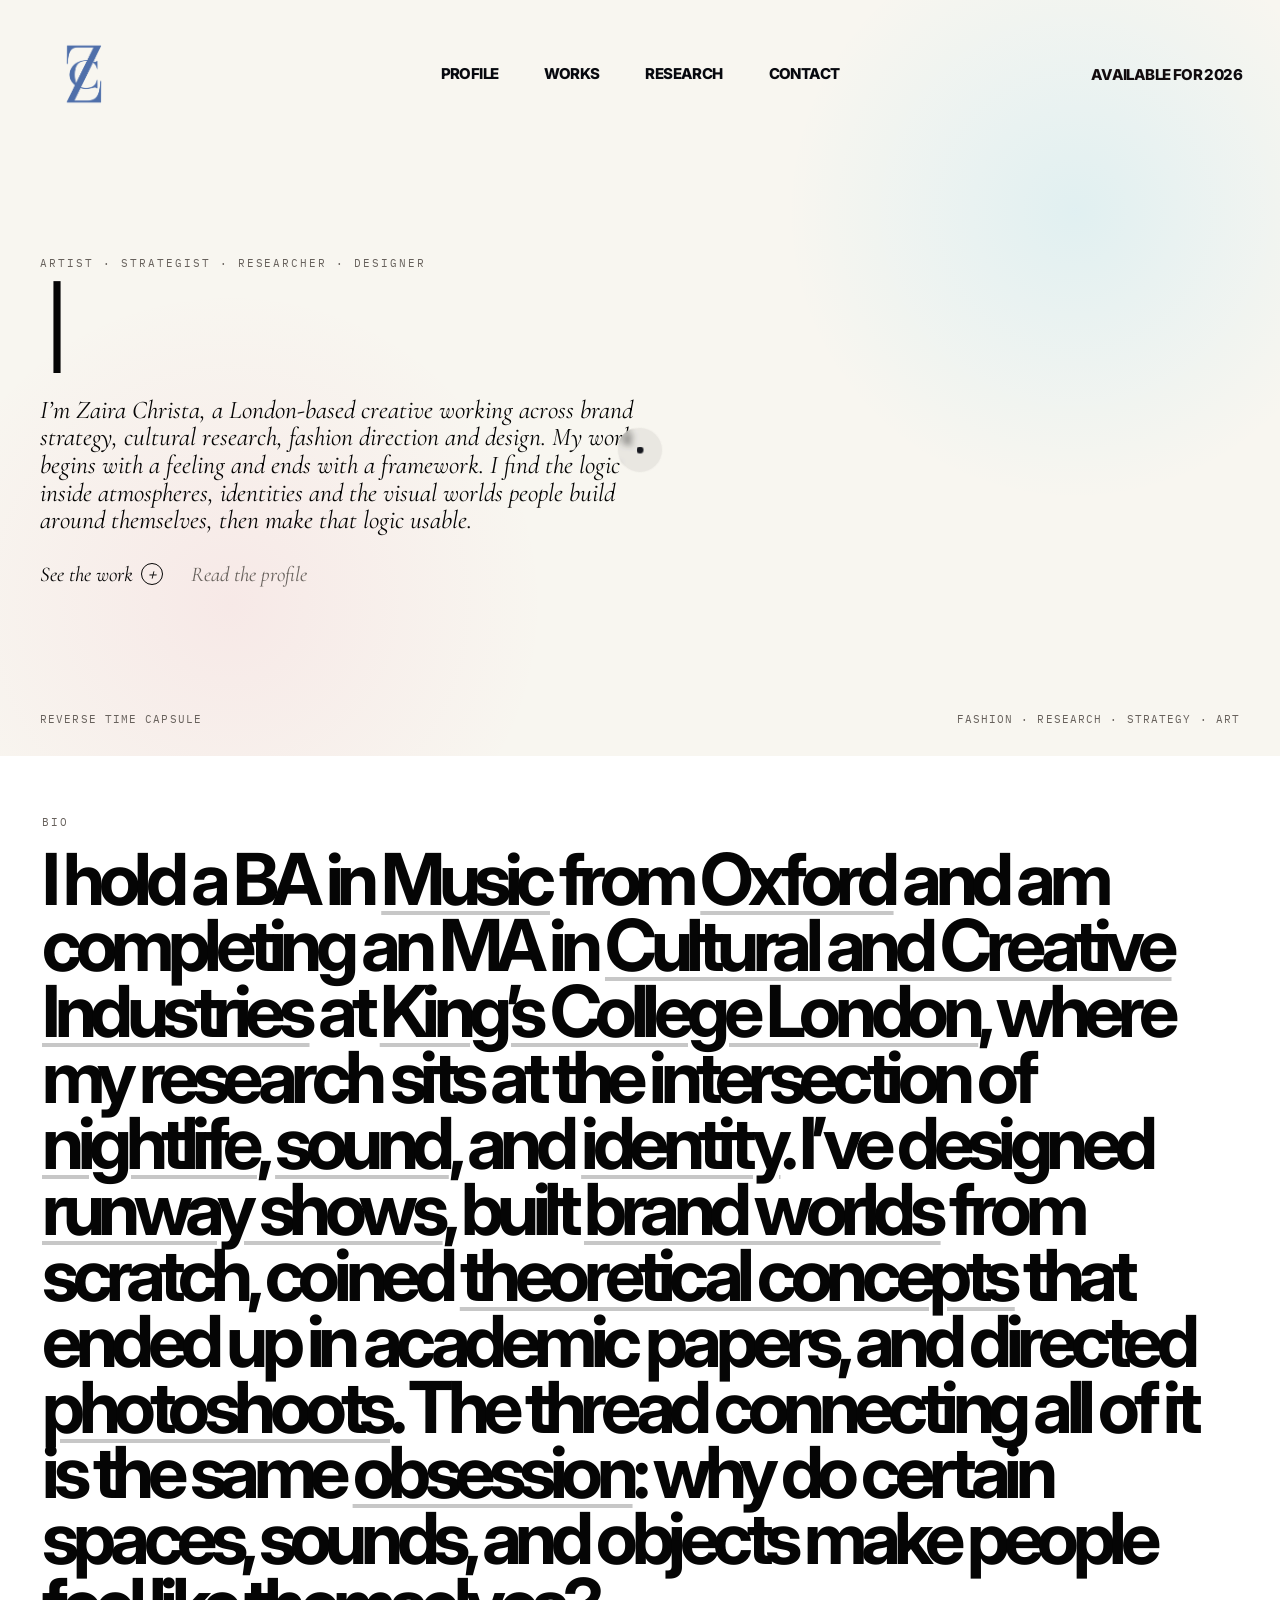
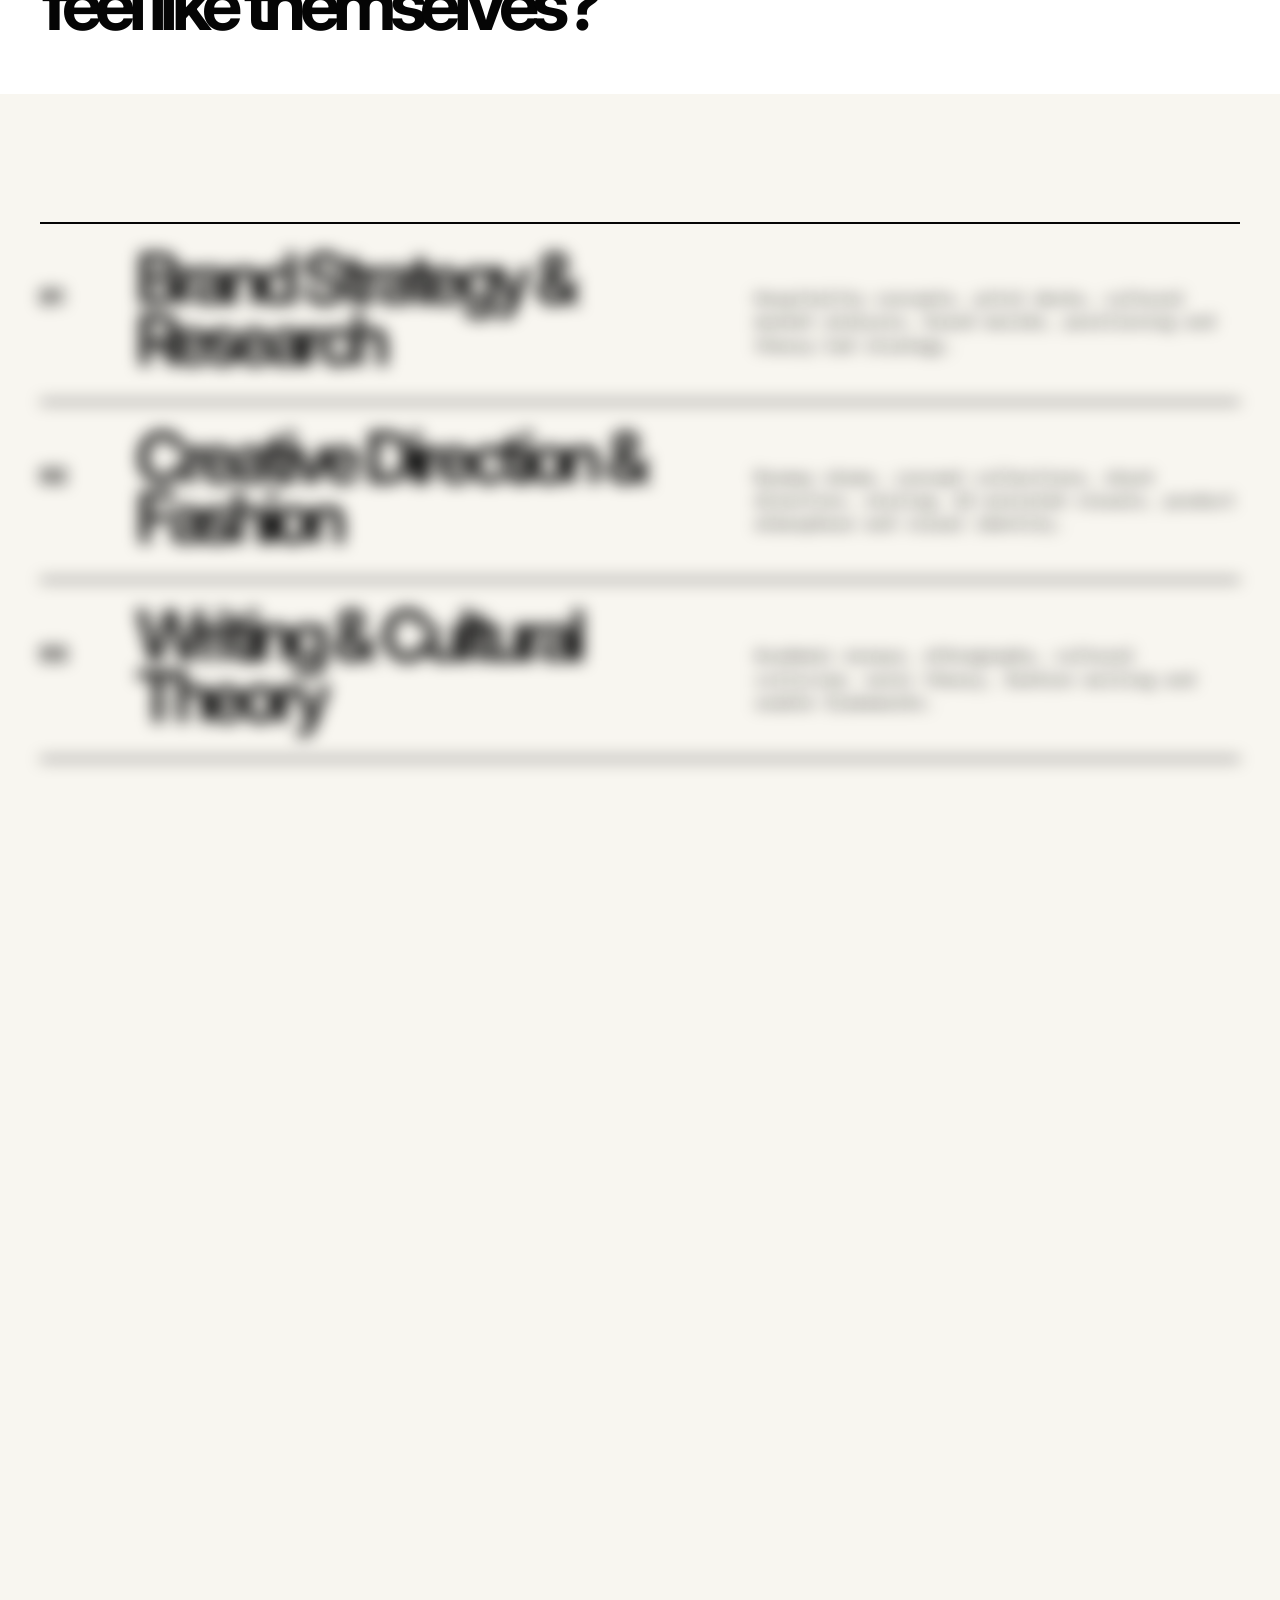
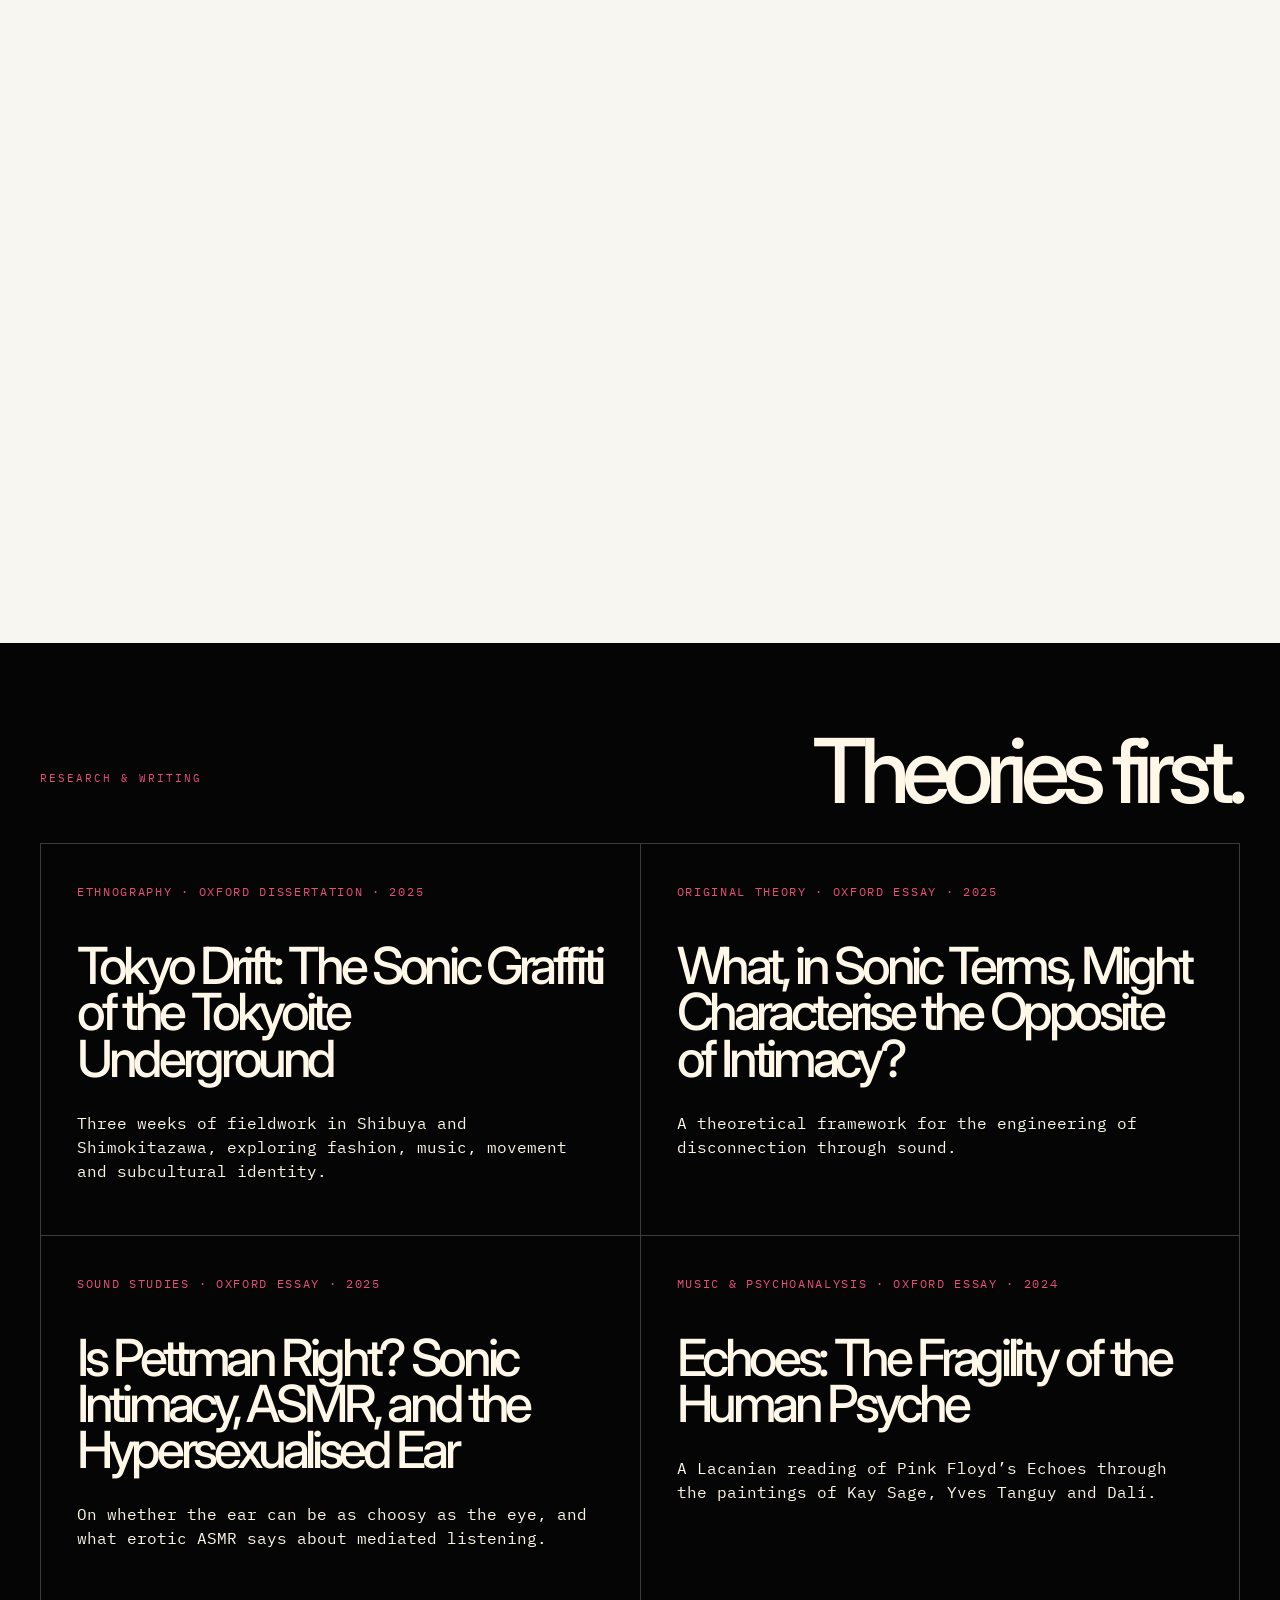
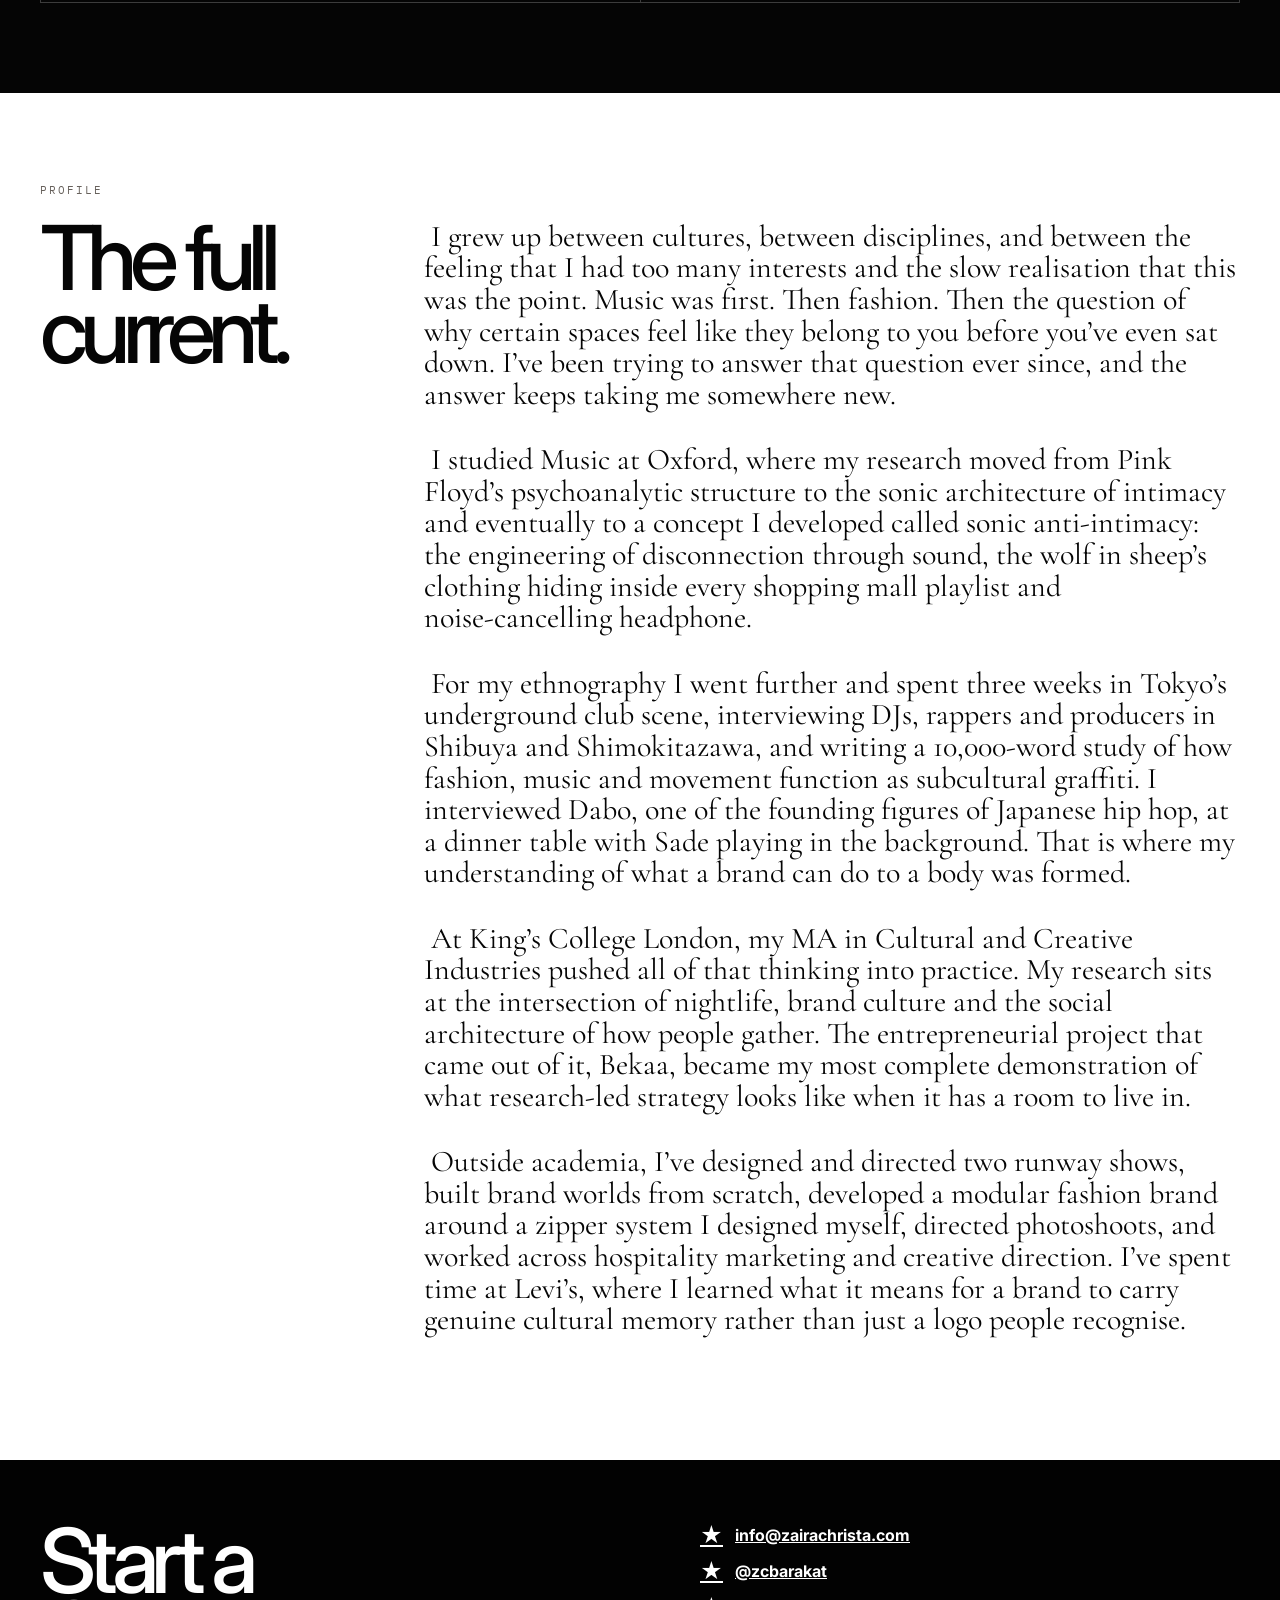
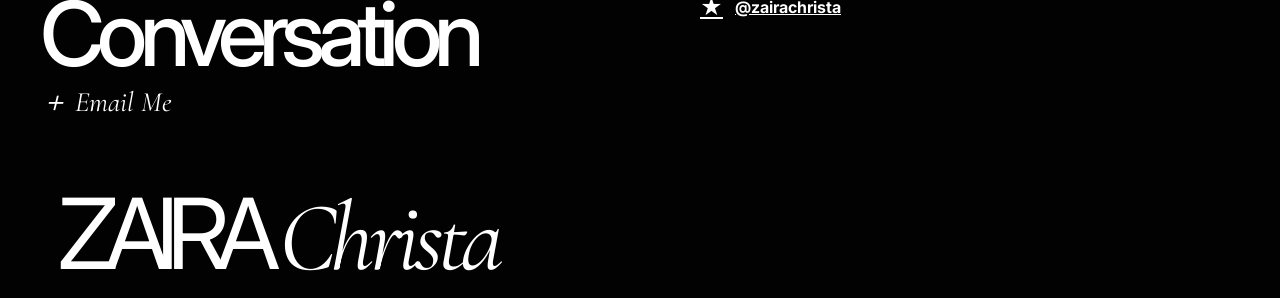
==== commit e127f16c: "Fixed SEO" ====
--- a/public-website-repo/index.html
+++ b/public-website-repo/index.html
@@ -3,13 +3,79 @@
 <head>
   <meta charset="UTF-8" />
   <meta name="viewport" content="width=device-width, initial-scale=1.0" />
-  <title>Zaira Christa | Artist, Strategist, Researcher & Designer</title>
-  <meta name="description" content="Zaira Christa is a London-based artist, strategist, researcher and designer working across fashion direction, brand strategy, cultural research and creative worlds." />
-  <meta property="og:title" content="Zaira Christa | Artist, Strategist, Researcher & Designer" />
-  <meta property="og:description" content="Fashion. Research. Strategy. Art. The same conversation told four different ways." />
+  <title>Zaira Christa Portfolio | Brand Strategy, Cultural Research & Fashion Direction</title>
+  <meta name="description" content="The portfolio of Zaira Christa, a London-based brand strategist, cultural researcher, fashion director and designer working across hospitality concepts, runway collections, writing and creative direction." />
+  <meta name="author" content="Zaira Christa" />
+  <meta name="robots" content="index, follow, max-image-preview:large" />
+  <meta name="keywords" content="Zaira Christa, Zaira Christa portfolio, brand strategist, cultural researcher, fashion director, creative director, London creative portfolio, hospitality strategy, fashion portfolio, creative industries portfolio" />
+  <link rel="canonical" href="https://zaichrista.github.io/The-Archives-By-Zai/" />
+  <meta property="og:site_name" content="Zaira Christa Portfolio" />
+  <meta property="og:title" content="Zaira Christa Portfolio | Brand Strategy, Cultural Research & Fashion Direction" />
+  <meta property="og:description" content="Explore the portfolio of Zaira Christa: brand strategy, cultural research, fashion direction, writing, hospitality concepts and creative world-building." />
   <meta property="og:type" content="website" />
+  <meta property="og:url" content="https://zaichrista.github.io/The-Archives-By-Zai/" />
+  <meta property="og:image" content="https://zaichrista.github.io/The-Archives-By-Zai/assets/zc-word-logo.png" />
+  <meta property="og:image:alt" content="Zaira Christa portfolio wordmark" />
+  <meta name="twitter:card" content="summary_large_image" />
+  <meta name="twitter:title" content="Zaira Christa Portfolio | Brand Strategy, Cultural Research & Fashion Direction" />
+  <meta name="twitter:description" content="London-based creative portfolio for Zaira Christa, spanning brand strategy, cultural research, fashion direction, writing and design." />
+  <meta name="twitter:image" content="https://zaichrista.github.io/The-Archives-By-Zai/assets/zc-word-logo.png" />
   <link rel="icon" type="image/png" href="assets/favicon.png" />
   <link rel="stylesheet" href="style.css" />
+  <script type="application/ld+json">
+    {
+      "@context": "https://schema.org",
+      "@type": "Person",
+      "name": "Zaira Christa",
+      "url": "https://zaichrista.github.io/The-Archives-By-Zai/",
+      "image": "https://zaichrista.github.io/The-Archives-By-Zai/assets/zc-word-logo.png",
+      "jobTitle": [
+        "Brand Strategist",
+        "Cultural Researcher",
+        "Fashion Director",
+        "Designer"
+      ],
+      "description": "Zaira Christa is a London-based brand strategist, cultural researcher, fashion director and designer working across hospitality concepts, runway collections, writing and creative world-building.",
+      "knowsAbout": [
+        "Brand strategy",
+        "Cultural research",
+        "Fashion direction",
+        "Creative direction",
+        "Hospitality strategy",
+        "Nightlife research",
+        "Sound studies",
+        "Creative industries"
+      ],
+      "alumniOf": [
+        {
+          "@type": "CollegeOrUniversity",
+          "name": "University of Oxford"
+        },
+        {
+          "@type": "CollegeOrUniversity",
+          "name": "King's College London"
+        }
+      ],
+      "sameAs": [
+        "https://instagram.com/zcbarakat",
+        "https://www.tiktok.com/@zairachrista"
+      ]
+    }
+  </script>
+  <script type="application/ld+json">
+    {
+      "@context": "https://schema.org",
+      "@type": "WebSite",
+      "name": "Zaira Christa Portfolio",
+      "alternateName": "The Archives By Zai",
+      "url": "https://zaichrista.github.io/The-Archives-By-Zai/",
+      "description": "Portfolio website for Zaira Christa, featuring brand strategy, cultural research, fashion direction, writing and design projects.",
+      "publisher": {
+        "@type": "Person",
+        "name": "Zaira Christa"
+      }
+    }
+  </script>
 </head>
 
 <body>
--- a/public-website-repo/style.css
+++ b/public-website-repo/style.css
@@ -15,6 +15,49 @@
   --gold: #b59652;
   --silver: #d9dce2;
   --ease: cubic-bezier(.16, 1, .3, 1);
+}
+
+@media (max-width: 760px) {
+  .definition-tooltip {
+    position: fixed !important;
+    left: 12px !important;
+    right: 12px !important;
+    top: auto !important;
+    bottom: calc(14px + env(safe-area-inset-bottom)) !important;
+    width: auto !important;
+    max-width: none !important;
+    max-height: min(34vh, 260px) !important;
+    overflow-y: auto !important;
+    padding: 12px 14px 14px !important;
+    transform: translateY(10px) !important;
+    border-radius: 0 !important;
+    -webkit-overflow-scrolling: touch;
+  }
+
+  .definition-tooltip.show {
+    transform: translateY(0) !important;
+  }
+
+  .definition-tooltip h4 {
+    font-size: 26px !important;
+    line-height: .94 !important;
+    letter-spacing: -.03em !important;
+  }
+
+  .definition-tooltip .pron {
+    margin: 5px 0 8px !important;
+    font-size: 13px !important;
+    line-height: 1.18 !important;
+  }
+
+  .definition-tooltip .rule {
+    margin-bottom: 8px !important;
+  }
+
+  .definition-tooltip p:last-child {
+    font-size: 10px !important;
+    line-height: 1.36 !important;
+  }
 }
 
 * { box-sizing: border-box; }
@@ -2525,6 +2568,14 @@
     white-space: normal !important;
   }
 
+  .hero h1.typed-once span:first-child::after {
+    content: "\00a0";
+  }
+
+  .hero h1.typed-once span:nth-child(2)::after {
+    content: " ";
+  }
+
   .hero .intro {
     max-width: none !important;
     margin-top: 28px !important;
@@ -2582,6 +2633,21 @@
     color: inherit !important;
   }
 
+  .work-line:hover h3,
+  .work-line:hover .work-number {
+    color: inherit !important;
+  }
+
+  .work-line:hover p {
+    color: var(--muted) !important;
+  }
+
+  .work-line:hover .work-title-logo img,
+  .work-line:hover .work-thumb img {
+    filter: none !important;
+    transform: none !important;
+  }
+
   .work-number {
     font-size: 16px !important;
   }
@@ -2719,3 +2785,46 @@
     object-fit: contain !important;
   }
 }
+
+@media (max-width: 760px) {
+  .definition-tooltip {
+    position: fixed !important;
+    left: 12px !important;
+    right: 12px !important;
+    top: auto !important;
+    bottom: calc(14px + env(safe-area-inset-bottom)) !important;
+    width: auto !important;
+    max-width: none !important;
+    max-height: min(34vh, 260px) !important;
+    overflow-y: auto !important;
+    padding: 12px 14px 14px !important;
+    transform: translateY(10px) !important;
+    border-radius: 0 !important;
+    -webkit-overflow-scrolling: touch;
+  }
+
+  .definition-tooltip.show {
+    transform: translateY(0) !important;
+  }
+
+  .definition-tooltip h4 {
+    font-size: 26px !important;
+    line-height: .94 !important;
+    letter-spacing: -.03em !important;
+  }
+
+  .definition-tooltip .pron {
+    margin: 5px 0 8px !important;
+    font-size: 13px !important;
+    line-height: 1.18 !important;
+  }
+
+  .definition-tooltip .rule {
+    margin-bottom: 8px !important;
+  }
+
+  .definition-tooltip p:last-child {
+    font-size: 10px !important;
+    line-height: 1.36 !important;
+  }
+}
